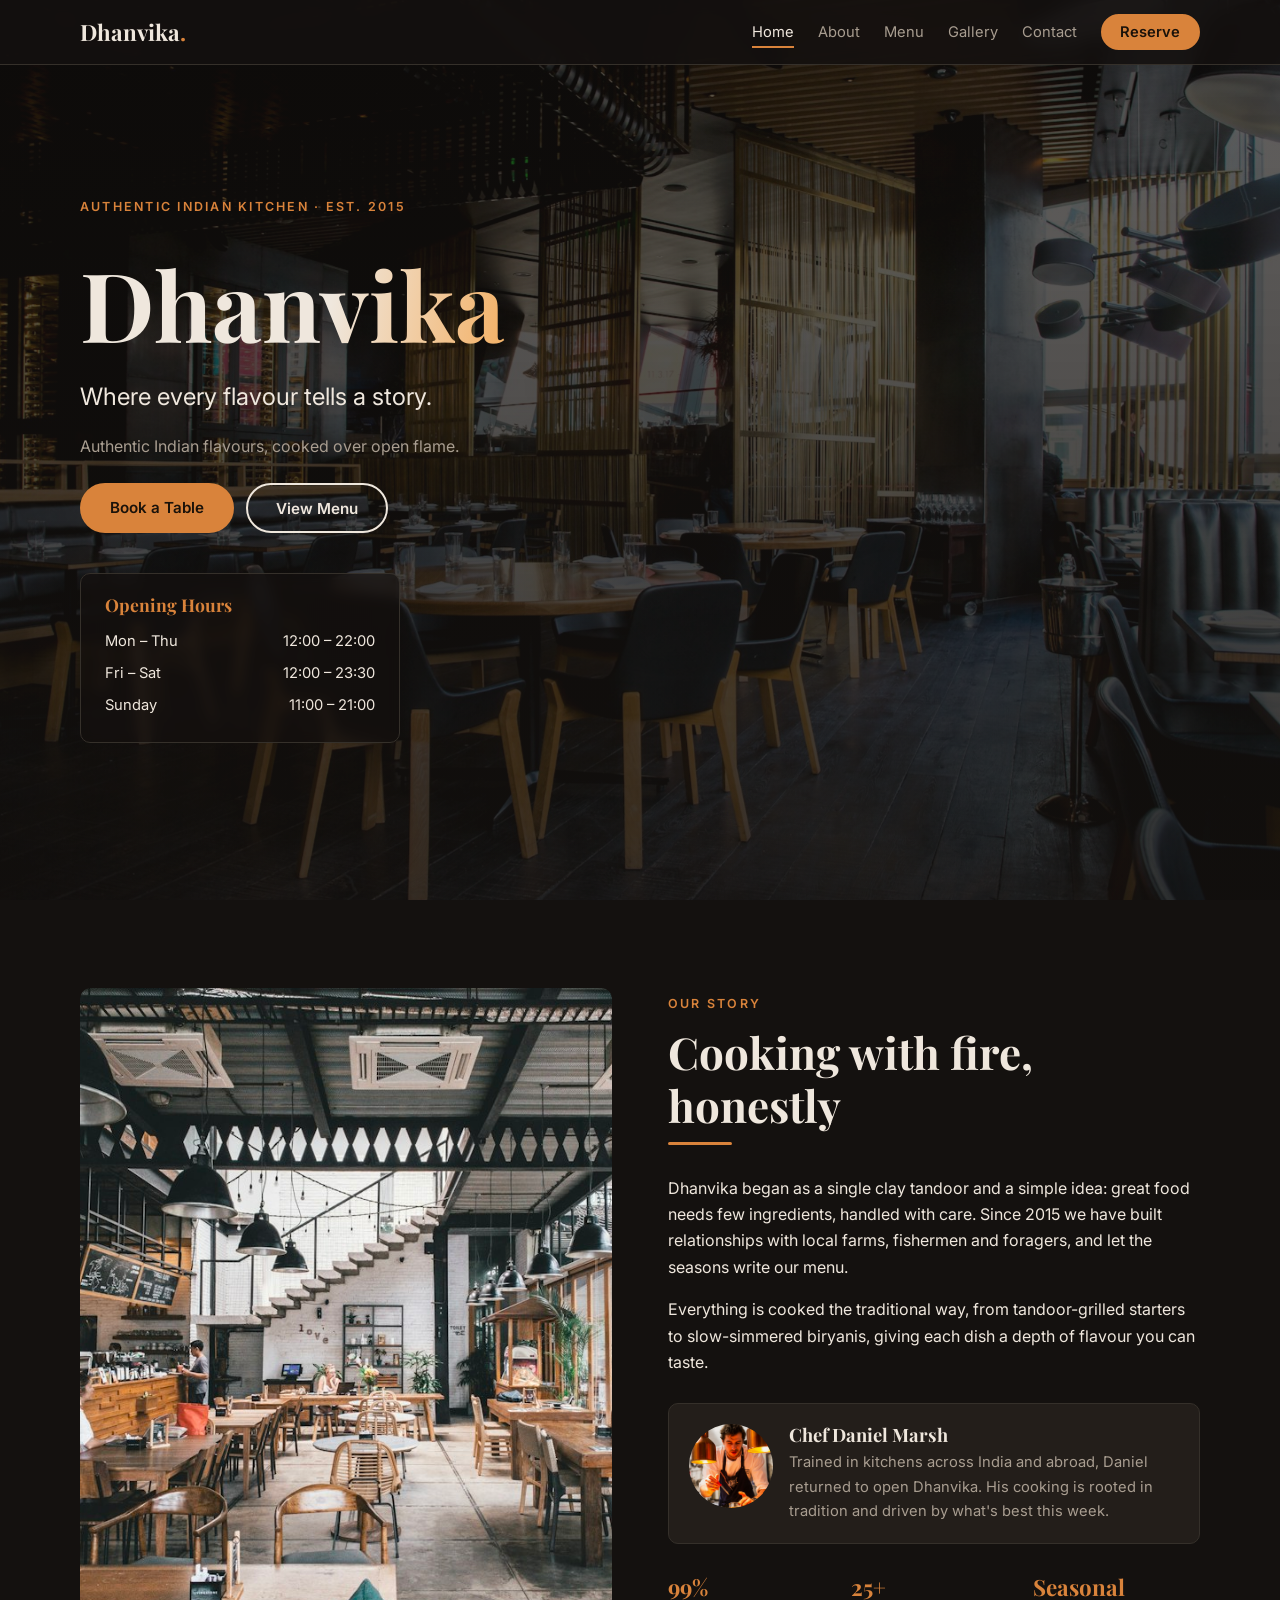
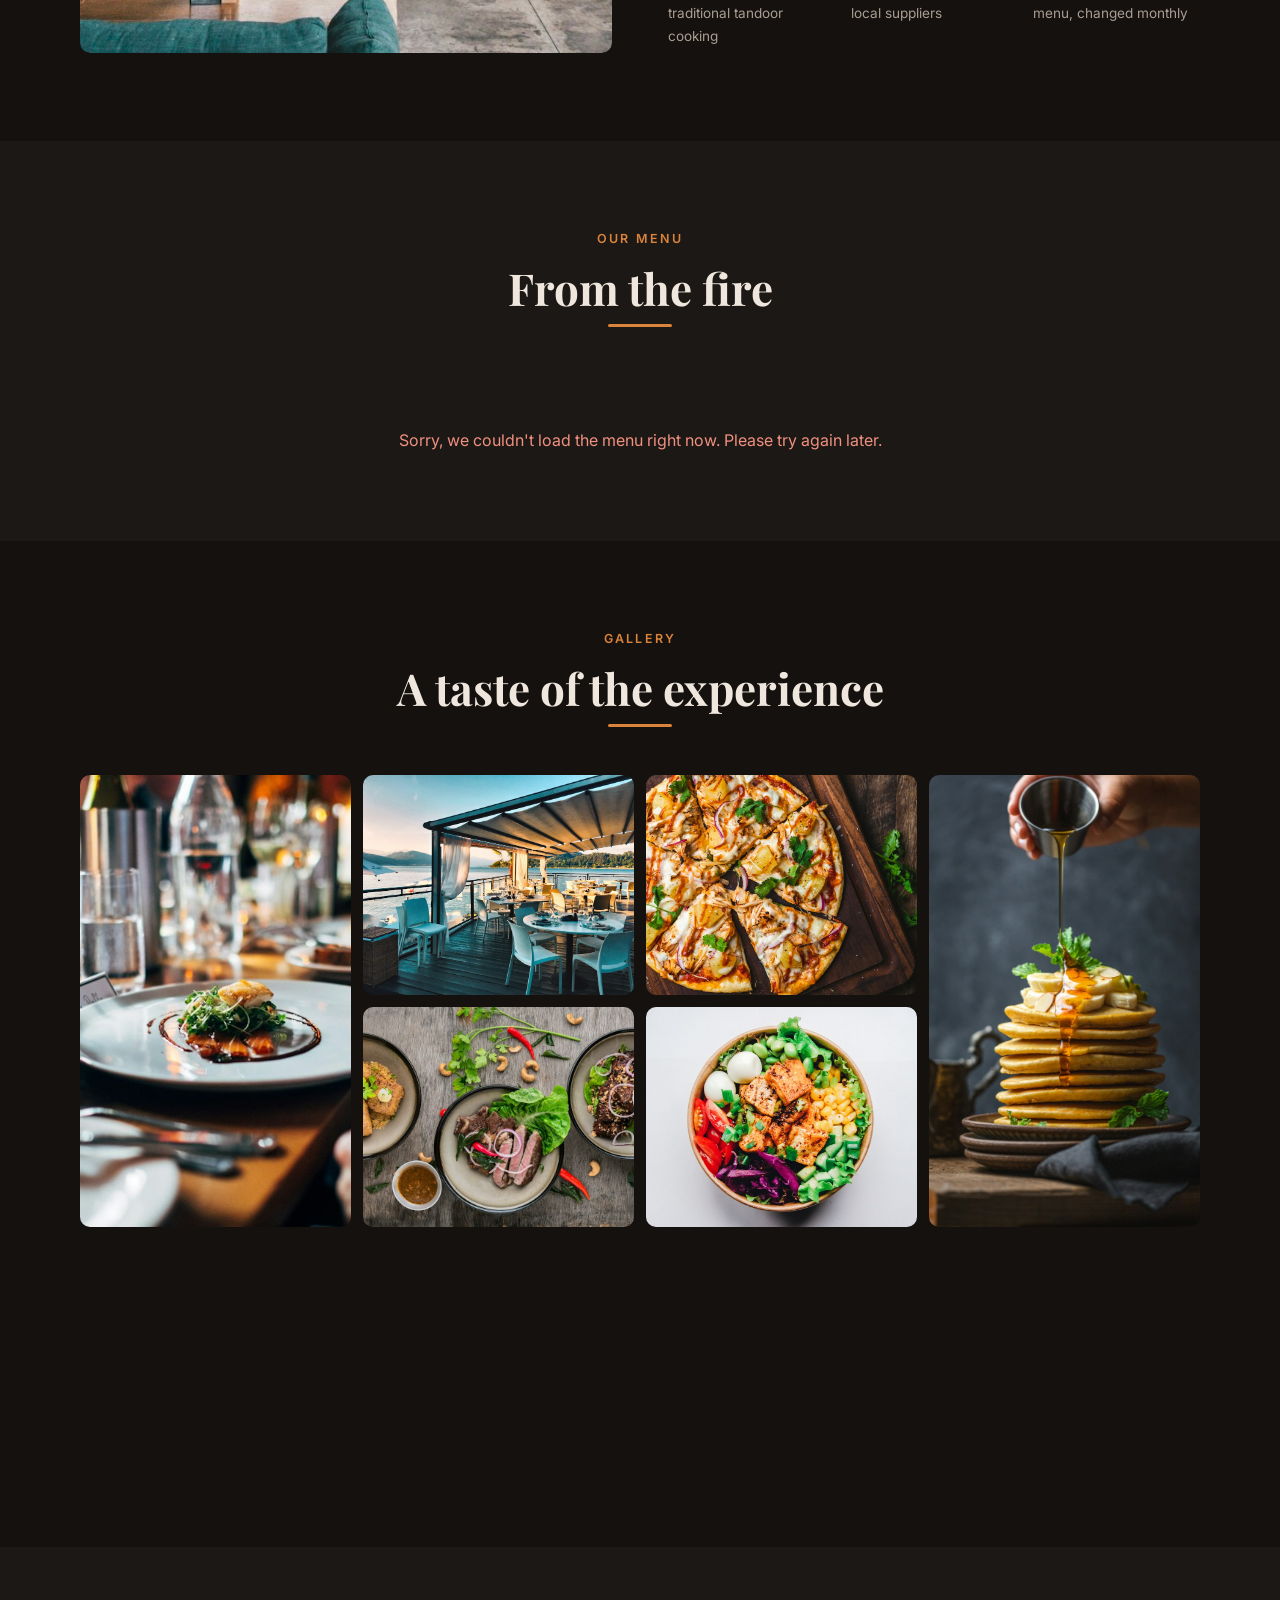
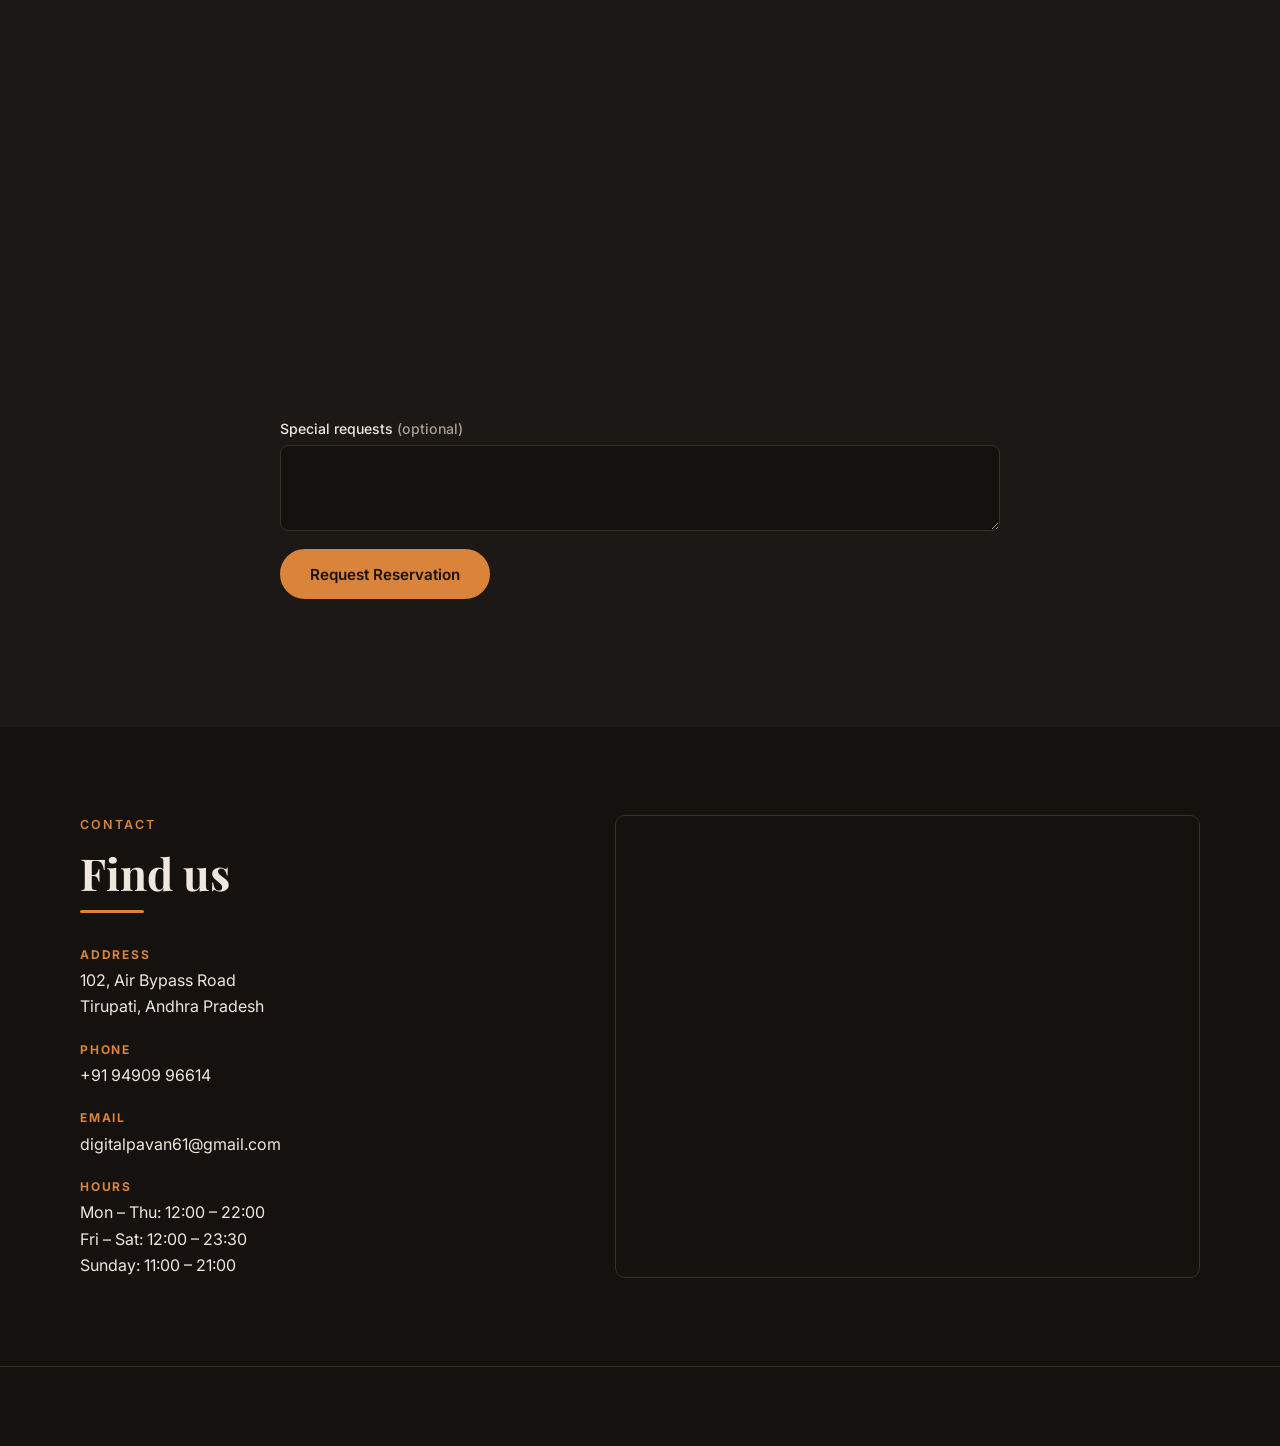
==== index.html @ 3a401c0f "Update contact details and add full veg/non-veg menu - Contact: Tirupati address, phone, email and m" ====
<!DOCTYPE html>
<html lang="en">
<head>
  <meta charset="UTF-8">
  <meta name="viewport" content="width=device-width, initial-scale=1">
  <title>Dhanvika | Where Every Flavour Tells a Story</title>
  <meta name="description" content="Dhanvika: where every flavour tells a story. Seasonal, locally sourced, wood-fired dishes. View our menu and reserve a table.">
  <meta property="og:title" content="Dhanvika | Where Every Flavour Tells a Story">
  <meta property="og:description" content="Where every flavour tells a story. Reserve your table today.">
  <meta property="og:image" content="images/hero.jpg">
  <link rel="preconnect" href="https://fonts.googleapis.com">
  <link rel="preconnect" href="https://fonts.gstatic.com" crossorigin>
  <link href="https://fonts.googleapis.com/css2?family=Inter:wght@400;500;600&family=Playfair+Display:ital,wght@0,500;0,700;1,500&display=swap" rel="stylesheet">
  <link rel="stylesheet" href="css/style.css">
  <script>document.documentElement.classList.add("js")</script>
</head>
<body>
  <div class="scroll-progress" aria-hidden="true"></div>

  <!-- Header -->
  <header class="site-header" id="top">
    <div class="container nav">
      <a href="#home" class="logo">Dhanvika<span>.</span></a>
      <button class="nav-toggle" aria-label="Toggle menu" aria-expanded="false" aria-controls="nav-links">
        <span></span><span></span><span></span>
      </button>
      <nav id="nav-links" class="nav-links">
        <a href="#home">Home</a>
        <a href="#about">About</a>
        <a href="#menu-section">Menu</a>
        <a href="#gallery">Gallery</a>
        <a href="#contact">Contact</a>
        <a href="#reservation" class="btn btn-small">Reserve</a>
      </nav>
    </div>
  </header>

  <main>
    <!-- Home / Hero -->
    <section id="home" class="hero">
      <div class="hero-bg" aria-hidden="true"></div>
      <div class="hero-overlay"></div>
      <div class="embers" aria-hidden="true"></div>
      <div class="container hero-content">
        <p class="eyebrow">Authentic Indian kitchen &middot; Est. 2015</p>
        <h1>Dhanvika</h1>
        <p class="tagline">Where every flavour tells a story.</p>
        <p class="subtagline">Authentic Indian flavours, cooked over open flame.</p>
        <div class="hero-actions">
          <a href="#reservation" class="btn">Book a Table</a>
          <a href="#menu-section" class="btn btn-outline">View Menu</a>
        </div>
        <div class="hours-card" aria-label="Opening hours">
          <h2>Opening Hours</h2>
          <ul class="hours-list">
            <li><span>Mon &ndash; Thu</span><span>12:00 &ndash; 22:00</span></li>
            <li><span>Fri &ndash; Sat</span><span>12:00 &ndash; 23:30</span></li>
            <li><span>Sunday</span><span>11:00 &ndash; 21:00</span></li>
          </ul>
        </div>
      </div>
    </section>

    <!-- About -->
    <section id="about" class="section">
      <div class="container about-grid">
        <div class="about-image">
          <img src="images/about.jpg" alt="The Dhanvika dining room" loading="lazy">
        </div>
        <div>
          <p class="eyebrow">Our Story</p>
          <h2 class="section-title">Cooking with fire, honestly</h2>
          <p>
            Dhanvika began as a single clay tandoor and a simple idea: great food needs
            few ingredients, handled with care. Since 2015 we have built relationships with
            local farms, fishermen and foragers, and let the seasons write our menu.
          </p>
          <p>
            Everything is cooked the traditional way, from tandoor-grilled starters to
            slow-simmered biryanis, giving each dish a depth of flavour you can taste.
          </p>

          <div class="chef">
            <img src="images/chef.jpg" alt="Head Chef Daniel Marsh plating a dish" loading="lazy">
            <div>
              <h3>Chef Daniel Marsh</h3>
              <p class="muted">
                Trained in kitchens across India and abroad, Daniel returned to open Dhanvika.
                His cooking is rooted in tradition and driven by what's best this week.
              </p>
            </div>
          </div>

          <ul class="highlights">
            <li><strong data-count="100" data-suffix="%">100%</strong> traditional tandoor cooking</li>
            <li><strong data-count="25" data-suffix="+">25+</strong> local suppliers</li>
            <li><strong>Seasonal</strong> menu, changed monthly</li>
          </ul>
        </div>
      </div>
    </section>

    <!-- Menu (loaded from Supabase) -->
    <section id="menu-section" class="section section-dark">
      <div class="container">
        <div class="section-head">
          <p class="eyebrow">Our Menu</p>
          <h2 class="section-title">From the fire</h2>
        </div>
        <div id="diet-filters" class="filters diet-filters" aria-label="Veg or non-veg"></div>
        <div id="menu-filters" class="filters" role="tablist" aria-label="Menu categories"></div>
        <div id="menu-status" class="menu-status" role="status" aria-live="polite">Loading menu&hellip;</div>
        <div id="menu" class="menu-grid"></div>
        <p id="menu-note" class="menu-note" hidden></p>
      </div>
    </section>

    <!-- Gallery -->
    <section id="gallery" class="section">
      <div class="container">
        <div class="section-head">
          <p class="eyebrow">Gallery</p>
          <h2 class="section-title">A taste of the experience</h2>
        </div>
        <div class="gallery-grid">
          <button class="gallery-item tall" data-full="images/dish-1.jpg"><img src="images/dish-1.jpg" alt="Plated signature dish" loading="lazy"></button>
          <button class="gallery-item" data-full="images/interior-1.jpg"><img src="images/interior-1.jpg" alt="Terrace dining by the water" loading="lazy"></button>
          <button class="gallery-item" data-full="images/dish-3.jpg"><img src="images/dish-3.jpg" alt="Wood-fired pizza" loading="lazy"></button>
          <button class="gallery-item tall" data-full="images/dish-5.jpg"><img src="images/dish-5.jpg" alt="Honey-drizzled pancake dessert" loading="lazy"></button>
          <button class="gallery-item" data-full="images/dish-2.jpg"><img src="images/dish-2.jpg" alt="Sharing plates of grilled meat and salad" loading="lazy"></button>
          <button class="gallery-item" data-full="images/dish-4.jpg"><img src="images/dish-4.jpg" alt="Fresh seasonal salad bowl" loading="lazy"></button>
          <button class="gallery-item" data-full="images/interior-2.jpg"><img src="images/interior-2.jpg" alt="Chef preparing fresh ingredients" loading="lazy"></button>
          <button class="gallery-item" data-full="images/about.jpg"><img src="images/about.jpg" alt="Our dining room" loading="lazy"></button>
          <button class="gallery-item" data-full="images/dish-6.jpg"><img src="images/dish-6.jpg" alt="Grilled starter with dip" loading="lazy"></button>
          <button class="gallery-item" data-full="images/chef.jpg"><img src="images/chef.jpg" alt="Chef plating a dish" loading="lazy"></button>
        </div>
      </div>
    </section>

    <!-- Reservation -->
    <section id="reservation" class="section section-dark">
      <div class="container narrow">
        <div class="section-head">
          <p class="eyebrow">Reservation</p>
          <h2 class="section-title">Reserve your table</h2>
          <p class="muted">For parties of 9 or more, please call us directly.</p>
        </div>

        <form id="reservation-form" class="form" novalidate>
          <div class="form-row">
            <label>Full name
              <input type="text" name="name" required maxlength="100" autocomplete="name">
            </label>
            <label>Phone
              <input type="tel" name="phone" required maxlength="30" autocomplete="tel">
            </label>
          </div>
          <div class="form-row three">
            <label>Date
              <input type="date" name="date" required>
            </label>
            <label>Time
              <select name="time" required>
                <option value="">Select</option>
                <option>12:00</option><option>12:30</option><option>13:00</option><option>13:30</option>
                <option>14:00</option><option>18:00</option><option>18:30</option><option>19:00</option>
                <option>19:30</option><option>20:00</option><option>20:30</option><option>21:00</option>
              </select>
            </label>
            <label>Guests
              <select name="guests" required>
                <option value="1">1</option><option value="2" selected>2</option><option value="3">3</option>
                <option value="4">4</option><option value="5">5</option><option value="6">6</option>
                <option value="7">7</option><option value="8">8</option>
              </select>
            </label>
          </div>
          <label><span>Special requests <span class="muted">(optional)</span></span>
            <textarea name="notes" rows="3" maxlength="500"></textarea>
          </label>
          <!-- Honeypot: hidden from people, bots tend to fill it -->
          <input type="text" name="website" class="hp" tabindex="-1" autocomplete="off" aria-hidden="true">
          <button type="submit" class="btn" id="reservation-submit">Request Reservation</button>
          <p id="form-message" class="form-message" role="status" aria-live="polite"></p>
        </form>
      </div>
    </section>

    <!-- Contact -->
    <section id="contact" class="section">
      <div class="container contact-grid">
        <div>
          <p class="eyebrow">Contact</p>
          <h2 class="section-title">Find us</h2>
          <ul class="contact-list">
            <li><strong>Address</strong><span>102, Air Bypass Road<br>Tirupati, Andhra Pradesh</span></li>
            <li><strong>Phone</strong><a href="tel:+919490996614">+91 94909 96614</a></li>
            <li><strong>Email</strong><a href="mailto:digitalpavan61@gmail.com">digitalpavan61@gmail.com</a></li>
            <li><strong>Hours</strong>
              <span>
                Mon &ndash; Thu: 12:00 &ndash; 22:00<br>
                Fri &ndash; Sat: 12:00 &ndash; 23:30<br>
                Sunday: 11:00 &ndash; 21:00
              </span>
            </li>
          </ul>
        </div>
        <div class="map">
          <iframe
            title="Dhanvika location on Google Maps"
            src="https://www.google.com/maps?q=102+Air+Bypass+Road+Tirupati+Andhra+Pradesh&amp;output=embed"
            loading="lazy"
            referrerpolicy="no-referrer-when-downgrade"
            allowfullscreen></iframe>
        </div>
      </div>
    </section>
  </main>

  <footer class="site-footer">
    <div class="container footer-inner">
      <p>&copy; <span id="year"></span> Dhanvika. All rights reserved.</p>
      <a href="#top">Back to top &uarr;</a>
    </div>
  </footer>

  <!-- Lightbox -->
  <div id="lightbox" class="lightbox" hidden>
    <button class="lightbox-close" aria-label="Close image">&times;</button>
    <img src="" alt="">
  </div>

  <script src="https://cdn.jsdelivr.net/npm/@supabase/supabase-js@2"></script>
  <script src="js/supabase.js"></script>
  <script src="js/script.js"></script>
</body>
</html>
---- css/style.css ----
:root {
  --bg: #14110f;
  --bg-alt: #1c1815;
  --card: #231e1a;
  --text: #efe7dd;
  --muted: #a89d90;
  --accent: #d9833b;
  --accent-dark: #b9682a;
  --border: #35302a;
  --radius: 10px;
  --font-body: "Inter", system-ui, -apple-system, sans-serif;
  --font-head: "Playfair Display", Georgia, serif;
}

*, *::before, *::after { box-sizing: border-box; }
html { scroll-behavior: smooth; scroll-padding-top: 72px; }
body {
  margin: 0;
  font-family: var(--font-body);
  background: var(--bg);
  color: var(--text);
  line-height: 1.65;
}
img { max-width: 100%; display: block; }
a { color: inherit; }
h1, h2, h3 { font-family: var(--font-head); line-height: 1.2; margin: 0 0 .5em; }
p { margin: 0 0 1em; }

.container { width: min(1120px, 100% - 2rem); margin-inline: auto; }
.narrow { width: min(720px, 100% - 2rem); }
.muted { color: var(--muted); }

/* Buttons */
.btn {
  display: inline-block;
  padding: .85rem 1.75rem;
  background: var(--accent);
  color: #1a120a;
  font: 600 .95rem var(--font-body);
  text-decoration: none;
  border: 2px solid var(--accent);
  border-radius: 999px;
  cursor: pointer;
  transition: background .2s, color .2s, transform .2s;
}
.btn:hover { background: var(--accent-dark); border-color: var(--accent-dark); transform: translateY(-1px); }
.btn:disabled { opacity: .6; cursor: wait; transform: none; }
.btn-outline { background: transparent; color: var(--text); border-color: var(--text); }
.btn-outline:hover { background: var(--text); color: var(--bg); border-color: var(--text); }
.btn-small { padding: .45rem 1.1rem; font-size: .85rem; }

/* Header */
.site-header {
  position: fixed; inset: 0 0 auto 0; z-index: 50;
  background: rgba(20, 17, 15, .88);
  backdrop-filter: blur(8px);
  border-bottom: 1px solid var(--border);
}
.nav { display: flex; align-items: center; justify-content: space-between; height: 64px; }
.logo { font: 700 1.4rem var(--font-head); text-decoration: none; }
.logo span { color: var(--accent); }
.nav-links { display: flex; align-items: center; gap: 1.5rem; }
.nav-links a { text-decoration: none; font-size: .92rem; color: var(--muted); transition: color .2s; }
.nav-links a:hover { color: var(--text); }
.nav-links .btn { color: #1a120a; }
.nav-toggle { display: none; background: none; border: 0; padding: .5rem; cursor: pointer; }
.nav-toggle span { display: block; width: 24px; height: 2px; margin: 5px 0; background: var(--text); transition: transform .2s, opacity .2s; }
.nav-toggle[aria-expanded="true"] span:nth-child(1) { transform: translateY(7px) rotate(45deg); }
.nav-toggle[aria-expanded="true"] span:nth-child(2) { opacity: 0; }
.nav-toggle[aria-expanded="true"] span:nth-child(3) { transform: translateY(-7px) rotate(-45deg); }

/* Hero */
.hero {
  position: relative;
  min-height: 100svh;
  display: flex; align-items: center;
  padding: 100px 0 60px;
  overflow: hidden;
  isolation: isolate;
}
.hero-bg {
  position: absolute; inset: -4%; z-index: -2;
  background: url("../images/hero.jpg") center / cover no-repeat;
  animation: kenburns 24s ease-in-out infinite alternate;
  will-change: transform;
}
.hero-overlay { position: absolute; inset: 0; z-index: -1; background: linear-gradient(180deg, rgba(20,17,15,.65), rgba(20,17,15,.85)); }
.hero-content { position: relative; display: grid; gap: 1rem; justify-items: start; }
.eyebrow { text-transform: uppercase; letter-spacing: .18em; font-size: .78rem; font-weight: 600; color: var(--accent); margin-bottom: .75rem; }
.hero h1 { font-size: clamp(3rem, 9vw, 6rem); margin: 0; }
.tagline { font-size: clamp(1.1rem, 2.5vw, 1.5rem); color: var(--text); max-width: 32ch; margin: 0; }
.subtagline { margin: 0; color: var(--muted); font-size: 1rem; }
.hero-actions { display: flex; flex-wrap: wrap; gap: .75rem; margin-top: .5rem; }
.hours-card {
  margin-top: 1.5rem;
  padding: 1.25rem 1.5rem;
  background: rgba(20,17,15,.7);
  border: 1px solid var(--border);
  border-radius: var(--radius);
  backdrop-filter: blur(6px);
  min-width: min(100%, 320px);
}
.hours-card h2 { font-size: 1.1rem; color: var(--accent); margin-bottom: .6rem; }
.hours-list { list-style: none; margin: 0; padding: 0; }
.hours-list li { display: flex; justify-content: space-between; gap: 2rem; padding: .25rem 0; font-size: .92rem; }

/* Sections */
.section { padding: 5.5rem 0; }
.section-dark { background: var(--bg-alt); }
.section-head { text-align: center; margin-bottom: 2.5rem; }
.section-title { font-size: clamp(1.9rem, 4vw, 2.75rem); }

/* About */
.about-grid { display: grid; grid-template-columns: 1fr 1fr; gap: 3.5rem; align-items: center; }
.about-image img { width: 100%; aspect-ratio: 4 / 5; object-fit: cover; border-radius: var(--radius); }
.chef { display: flex; gap: 1rem; align-items: flex-start; margin: 1.75rem 0; padding: 1.25rem; background: var(--card); border: 1px solid var(--border); border-radius: var(--radius); }
.chef img { width: 84px; height: 84px; border-radius: 50%; object-fit: cover; flex-shrink: 0; }
.chef h3 { font-size: 1.15rem; margin-bottom: .25rem; }
.chef p { margin: 0; font-size: .92rem; }
.highlights { list-style: none; padding: 0; margin: 0; display: grid; grid-template-columns: repeat(3, 1fr); gap: 1rem; }
.highlights li { font-size: .85rem; color: var(--muted); }
.highlights strong { display: block; font: 700 1.4rem var(--font-head); color: var(--accent); }

/* Menu */
.filters[hidden] { display: none; }
.filters { display: flex; flex-wrap: wrap; justify-content: center; gap: .5rem; margin-bottom: 2.25rem; }
.filter-btn {
  padding: .5rem 1.2rem; font: 500 .88rem var(--font-body);
  color: var(--muted); background: transparent;
  border: 1px solid var(--border); border-radius: 999px; cursor: pointer;
  transition: all .2s;
}
.filter-btn:hover { color: var(--text); border-color: var(--muted); }
.filter-btn.active { background: var(--accent); border-color: var(--accent); color: #1a120a; }
.diet-filters { margin-bottom: 1rem; }
.diet-filters .filter-btn { display: inline-flex; align-items: center; gap: .45rem; }
.diet-mark { flex: none; display: inline-grid; place-items: center; width: 14px; height: 14px; border: 1.5px solid currentColor; border-radius: 2px; }
.diet-mark::after { content: ""; width: 6px; height: 6px; border-radius: 50%; background: currentColor; }
.diet-mark.veg { color: #3fa34d; }
.diet-mark.nonveg { color: #d6453d; }
.menu-card-top h3 { display: flex; align-items: center; gap: .5rem; }
.menu-status { text-align: center; color: var(--muted); }
.menu-status:empty, .menu-status[hidden] { display: none; }
.menu-status.error { color: #f0907f; }
.menu-grid { display: grid; grid-template-columns: repeat(auto-fill, minmax(300px, 1fr)); gap: 1.5rem; }
.menu-card { display: flex; flex-direction: column; background: var(--card); border: 1px solid var(--border); border-radius: var(--radius); overflow: hidden; transition: transform .2s, border-color .2s; }
.menu-card:hover { transform: translateY(-3px); border-color: var(--accent); }
.menu-card img { width: 100%; aspect-ratio: 16 / 10; object-fit: cover; background: var(--border); }
.menu-card-placeholder { display: grid; place-items: center; aspect-ratio: 16 / 10; font: 700 3.5rem var(--font-head); color: var(--accent); background: radial-gradient(circle at 30% 20%, #3a2a1c, var(--bg-alt) 70%); }
.menu-card-body { padding: 1.1rem 1.25rem 1.35rem; display: flex; flex-direction: column; flex: 1; }
.menu-card-top { display: flex; justify-content: space-between; align-items: baseline; gap: 1rem; }
.menu-card h3 { font-size: 1.15rem; margin: 0; }
.price { font-weight: 600; color: var(--accent); white-space: nowrap; }
.menu-card p { margin: .5rem 0 0; font-size: .9rem; color: var(--muted); }
.badge { display: inline-block; align-self: flex-start; margin-bottom: .6rem; padding: .1rem .6rem; font-size: .7rem; font-weight: 600; letter-spacing: .05em; text-transform: uppercase; color: var(--accent); border: 1px solid var(--accent); border-radius: 999px; }
.menu-note { text-align: center; margin-top: 2rem; font-size: .85rem; color: var(--muted); }

/* Gallery */
.gallery-grid { display: grid; grid-template-columns: repeat(4, 1fr); grid-auto-rows: 220px; grid-auto-flow: dense; gap: .75rem; }
.gallery-item { padding: 0; border: 0; background: var(--card); border-radius: var(--radius); overflow: hidden; cursor: zoom-in; }
.gallery-item.tall { grid-row: span 2; }
.gallery-item img { width: 100%; height: 100%; object-fit: cover; transition: transform .4s; }
.gallery-item:hover img { transform: scale(1.06); }
.lightbox { position: fixed; inset: 0; z-index: 100; display: flex; align-items: center; justify-content: center; padding: 2rem; background: rgba(0,0,0,.9); }
.lightbox[hidden] { display: none; }
.lightbox img { max-height: 90vh; max-width: 100%; border-radius: var(--radius); }
.lightbox-close { position: absolute; top: .75rem; right: 1.25rem; font-size: 2.5rem; line-height: 1; color: #fff; background: none; border: 0; cursor: pointer; }

/* Form */
.form { display: grid; gap: 1.1rem; }
.form label { display: grid; gap: .35rem; font-size: .88rem; font-weight: 500; }
.form input, .form select, .form textarea {
  width: 100%; padding: .75rem .9rem;
  font: 400 1rem var(--font-body); color: var(--text);
  background: var(--bg); border: 1px solid var(--border); border-radius: 8px;
}
.form input:focus, .form select:focus, .form textarea:focus { outline: 2px solid var(--accent); outline-offset: 1px; border-color: transparent; }
.form input[aria-invalid="true"], .form select[aria-invalid="true"] { border-color: #f0907f; }
.form-row { display: grid; grid-template-columns: 1fr 1fr; gap: 1.1rem; }
.form-row.three { grid-template-columns: repeat(3, 1fr); }
.form .btn { justify-self: start; }
.hp { position: absolute; left: -9999px; width: 1px; height: 1px; opacity: 0; }
.form-message { margin: 0; font-size: .92rem; min-height: 1.5em; }
.form-message.success { color: #8fd19e; }
.form-message.error { color: #f0907f; }

/* Contact */
.contact-grid { display: grid; grid-template-columns: 1fr 1.2fr; gap: 3rem; align-items: stretch; }
.contact-list { list-style: none; padding: 0; margin: 1.5rem 0 0; display: grid; gap: 1.25rem; }
.contact-list li { display: grid; gap: .15rem; }
.contact-list strong { font-size: .75rem; letter-spacing: .15em; text-transform: uppercase; color: var(--accent); }
.contact-list a { text-decoration: none; }
.contact-list a:hover { color: var(--accent); }
.map { min-height: 360px; border-radius: var(--radius); overflow: hidden; border: 1px solid var(--border); }
.map iframe { width: 100%; height: 100%; min-height: 360px; border: 0; filter: grayscale(.4) invert(.9) hue-rotate(180deg) contrast(.9); }

/* Footer */
.site-footer { padding: 1.75rem 0; border-top: 1px solid var(--border); font-size: .85rem; color: var(--muted); }
.footer-inner { display: flex; justify-content: space-between; gap: 1rem; flex-wrap: wrap; }
.footer-inner p { margin: 0; }
.footer-inner a { text-decoration: none; }

/* Responsive */
@media (max-width: 900px) {
  .about-grid, .contact-grid { grid-template-columns: 1fr; gap: 2rem; }
  .gallery-grid { grid-template-columns: repeat(2, 1fr); }
}
@media (max-width: 760px) {
  .nav-toggle { display: block; }
  .nav-links {
    position: absolute; top: 64px; left: 0; right: 0;
    flex-direction: column; align-items: stretch; gap: 0;
    background: var(--bg); border-bottom: 1px solid var(--border);
    max-height: 0; overflow: hidden; visibility: hidden;
    transition: max-height .3s, visibility .3s;
  }
  .nav-links.open { max-height: 420px; visibility: visible; }
  .nav-links a { padding: .9rem 1.5rem; }
  .nav-links .btn { margin: .5rem 1.5rem 1rem; text-align: center; }
  .section { padding: 4rem 0; }
}
@media (max-width: 560px) {
  .form-row, .form-row.three { grid-template-columns: 1fr; }
  .gallery-grid { grid-auto-rows: 170px; }
  .highlights { grid-template-columns: 1fr; }
}
@media (prefers-reduced-motion: reduce) {
  html { scroll-behavior: auto; }
  * { transition: none !important; }
}

/* =========================================================
   Motion
   ========================================================= */
@keyframes kenburns   { from { transform: scale(1) translate3d(0,0,0); } to { transform: scale(1.12) translate3d(-1.5%, -1%, 0); } }
@keyframes fadeUp     { from { opacity: 0; transform: translateY(32px); } to { opacity: 1; transform: none; } }
@keyframes fadeLeft   { from { opacity: 0; transform: translateX(-48px); } to { opacity: 1; transform: none; } }
@keyframes fadeRight  { from { opacity: 0; transform: translateX(48px); } to { opacity: 1; transform: none; } }
@keyframes zoomIn     { from { opacity: 0; transform: scale(.86); } to { opacity: 1; transform: none; } }
@keyframes dropIn     { from { opacity: 0; transform: translateY(-100%); } to { opacity: 1; transform: none; } }
@keyframes revealText { from { opacity: 0; transform: translateY(60px); letter-spacing: .25em; filter: blur(8px); } to { opacity: 1; transform: none; letter-spacing: normal; filter: none; } }
@keyframes pulseRing  { 0% { box-shadow: 0 0 0 0 rgba(217,131,59,.55); } 70%,100% { box-shadow: 0 0 0 14px rgba(217,131,59,0); } }
@keyframes floatY     { 0%,100% { transform: translateY(0); } 50% { transform: translateY(-7px); } }
@keyframes rise       { 0% { transform: translate3d(0,0,0) scale(1); opacity: 0; } 15% { opacity: .9; } 100% { transform: translate3d(var(--dx), -105vh, 0) scale(.3); opacity: 0; } }
@keyframes shimmer    { from { background-position: 200% 0; } to { background-position: -200% 0; } }
@keyframes pop        { 0% { transform: scale(.9); opacity: 0; } 60% { transform: scale(1.04); } 100% { transform: scale(1); opacity: 1; } }
@keyframes drawLine   { from { transform: scaleX(0); } to { transform: scaleX(1); } }
@keyframes bounceArrow{ 0%,100% { transform: translateY(0); } 50% { transform: translateY(6px); } }

/* Scroll progress bar + header */
.scroll-progress { position: fixed; top: 0; left: 0; z-index: 60; height: 3px; width: 100%; background: linear-gradient(90deg, var(--accent), #f3b36b); transform: scaleX(0); transform-origin: 0 50%; }
.site-header { animation: dropIn .8s cubic-bezier(.2,.8,.2,1) both; transition: background .3s, box-shadow .3s; }
.site-header.scrolled { background: rgba(20,17,15,.96); box-shadow: 0 6px 24px rgba(0,0,0,.4); }
.logo { transition: letter-spacing .3s; }
.logo:hover { letter-spacing: .04em; }
.logo span { display: inline-block; animation: pulseDot 2.4s ease-in-out infinite; }
@keyframes pulseDot { 0%,100% { transform: scale(1); } 50% { transform: scale(1.5); } }

/* Nav link underline */
.nav-links a:not(.btn) { position: relative; }
.nav-links a:not(.btn)::after { content: ""; position: absolute; left: 0; right: 0; bottom: -4px; height: 2px; background: var(--accent); transform: scaleX(0); transform-origin: 0 50%; transition: transform .3s; }
.nav-links a:not(.btn):hover::after, .nav-links a.active::after { transform: scaleX(1); }
.nav-links a.active { color: var(--text); }

/* Hero entrance (plays on load) */
.hero-content > * { animation: fadeUp .9s cubic-bezier(.2,.8,.2,1) both; }
.hero-content > .eyebrow    { animation-delay: .3s; }
.hero-content > h1          { animation-name: revealText; animation-duration: 1.4s; animation-delay: .5s; }
.hero-content > .tagline    { animation-delay: 1.0s; }
.hero-content > .subtagline { animation-delay: 1.2s; }
.hero-content > .hero-actions { animation-delay: 1.4s; }
.hero-content > .hours-card { animation-delay: 1.6s; }
.hero h1 { background: linear-gradient(100deg, var(--text) 30%, #f3b36b 50%, var(--text) 70%); background-size: 200% 100%; -webkit-background-clip: text; background-clip: text; -webkit-text-fill-color: transparent; }
.hero h1 { animation: revealText 1.4s .5s cubic-bezier(.2,.8,.2,1) both, shimmer 7s 2s linear infinite; }
.hero .btn:first-child { animation: pulseRing 2.4s 2.2s infinite; }

/* Rising embers in the hero */
.embers { position: absolute; inset: 0; z-index: -1; overflow: hidden; pointer-events: none; }
.embers i { position: absolute; bottom: -12px; left: var(--x); width: var(--s); height: var(--s); border-radius: 50%; background: radial-gradient(circle, #ffd29a, var(--accent) 60%, transparent 70%); animation: rise var(--t) var(--d) linear infinite; opacity: 0; }

/* Button shine + press */
.btn { position: relative; overflow: hidden; }
.btn::after { content: ""; position: absolute; top: 0; left: -75%; width: 50%; height: 100%; background: linear-gradient(120deg, transparent, rgba(255,255,255,.45), transparent); transform: skewX(-20deg); transition: left .6s; }
.btn:hover::after { left: 130%; }
.btn:active { transform: scale(.96); }

/* Scroll reveal: hidden until the observer adds .in */
.js .reveal:not(.in) { opacity: 0; }
.reveal.in { animation: fadeUp .8s cubic-bezier(.2,.8,.2,1) var(--d, 0s) backwards; }
.reveal[data-r="left"].in  { animation-name: fadeLeft; }
.reveal[data-r="right"].in { animation-name: fadeRight; }
.reveal[data-r="zoom"].in  { animation-name: zoomIn; }

/* Section titles get an accent line that draws in */
.section-title { position: relative; padding-bottom: .5rem; }
.section-title::after { content: ""; display: block; width: 64px; height: 3px; margin-top: .6rem; background: var(--accent); border-radius: 2px; transform: scaleX(0); transform-origin: 0 50%; }
.section-head .section-title::after { margin-inline: auto; transform-origin: 50% 50%; }
.section-title.in::after { animation: drawLine .8s .35s cubic-bezier(.2,.8,.2,1) forwards; }

/* Hover motion on cards, images and details */
.about-image { overflow: hidden; border-radius: var(--radius); }
.about-image img { transition: transform .8s; }
.about-image:hover img { transform: scale(1.05); }
.chef img { animation: pulseRing 3s infinite; }
.chef { transition: transform .3s, border-color .3s; }
.chef:hover { transform: translateX(6px); border-color: var(--accent); }
.highlights li { transition: transform .3s; }
.highlights li:hover { transform: translateY(-4px); }
.hours-card { transition: transform .3s, border-color .3s; }
.hours-card:hover { transform: translateY(-4px); border-color: var(--accent); }
.hours-list li { transition: color .2s, padding-left .2s; }
.hours-list li:hover { color: var(--accent); padding-left: .4rem; }
.menu-card img { transition: transform .6s; }
.menu-card { overflow: hidden; }
.menu-card:hover img { transform: scale(1.08); }
.menu-card .badge { animation: floatY 2.8s ease-in-out infinite; }
.filter-btn { transition: all .25s, transform .2s; }
.filter-btn:hover { transform: translateY(-2px); }
.gallery-item { transition: transform .3s, box-shadow .3s; }
.gallery-item:hover { transform: translateY(-4px); box-shadow: 0 14px 30px rgba(0,0,0,.45); z-index: 1; }
.contact-list li { transition: transform .25s; }
.contact-list li:hover { transform: translateX(6px); }
.form input, .form select, .form textarea { transition: border-color .25s, box-shadow .25s, transform .25s; }
.form input:focus, .form select:focus, .form textarea:focus { transform: translateY(-2px); box-shadow: 0 8px 20px rgba(217,131,59,.15); }
.form-message.success, .form-message.error { animation: pop .5s both; }
.menu-status { animation: floatY 1.6s ease-in-out infinite; }
.menu-status.error { animation: none; }
.footer-inner a { display: inline-block; transition: transform .25s, color .25s; }
.footer-inner a:hover { transform: translateY(-3px); color: var(--accent); }
.lightbox:not([hidden]) { animation: fadeIn .3s both; }
.lightbox:not([hidden]) img { animation: zoomIn .4s cubic-bezier(.2,.8,.2,1) both; }
@keyframes fadeIn { from { opacity: 0; } to { opacity: 1; } }

/* Respect the user's motion settings */
@media (prefers-reduced-motion: reduce) {
  *, *::before, *::after { animation: none !important; transition: none !important; }
  .js .reveal:not(.in) { opacity: 1; }
  .scroll-progress { display: none; }
  .section-title::after { transform: none; }
}
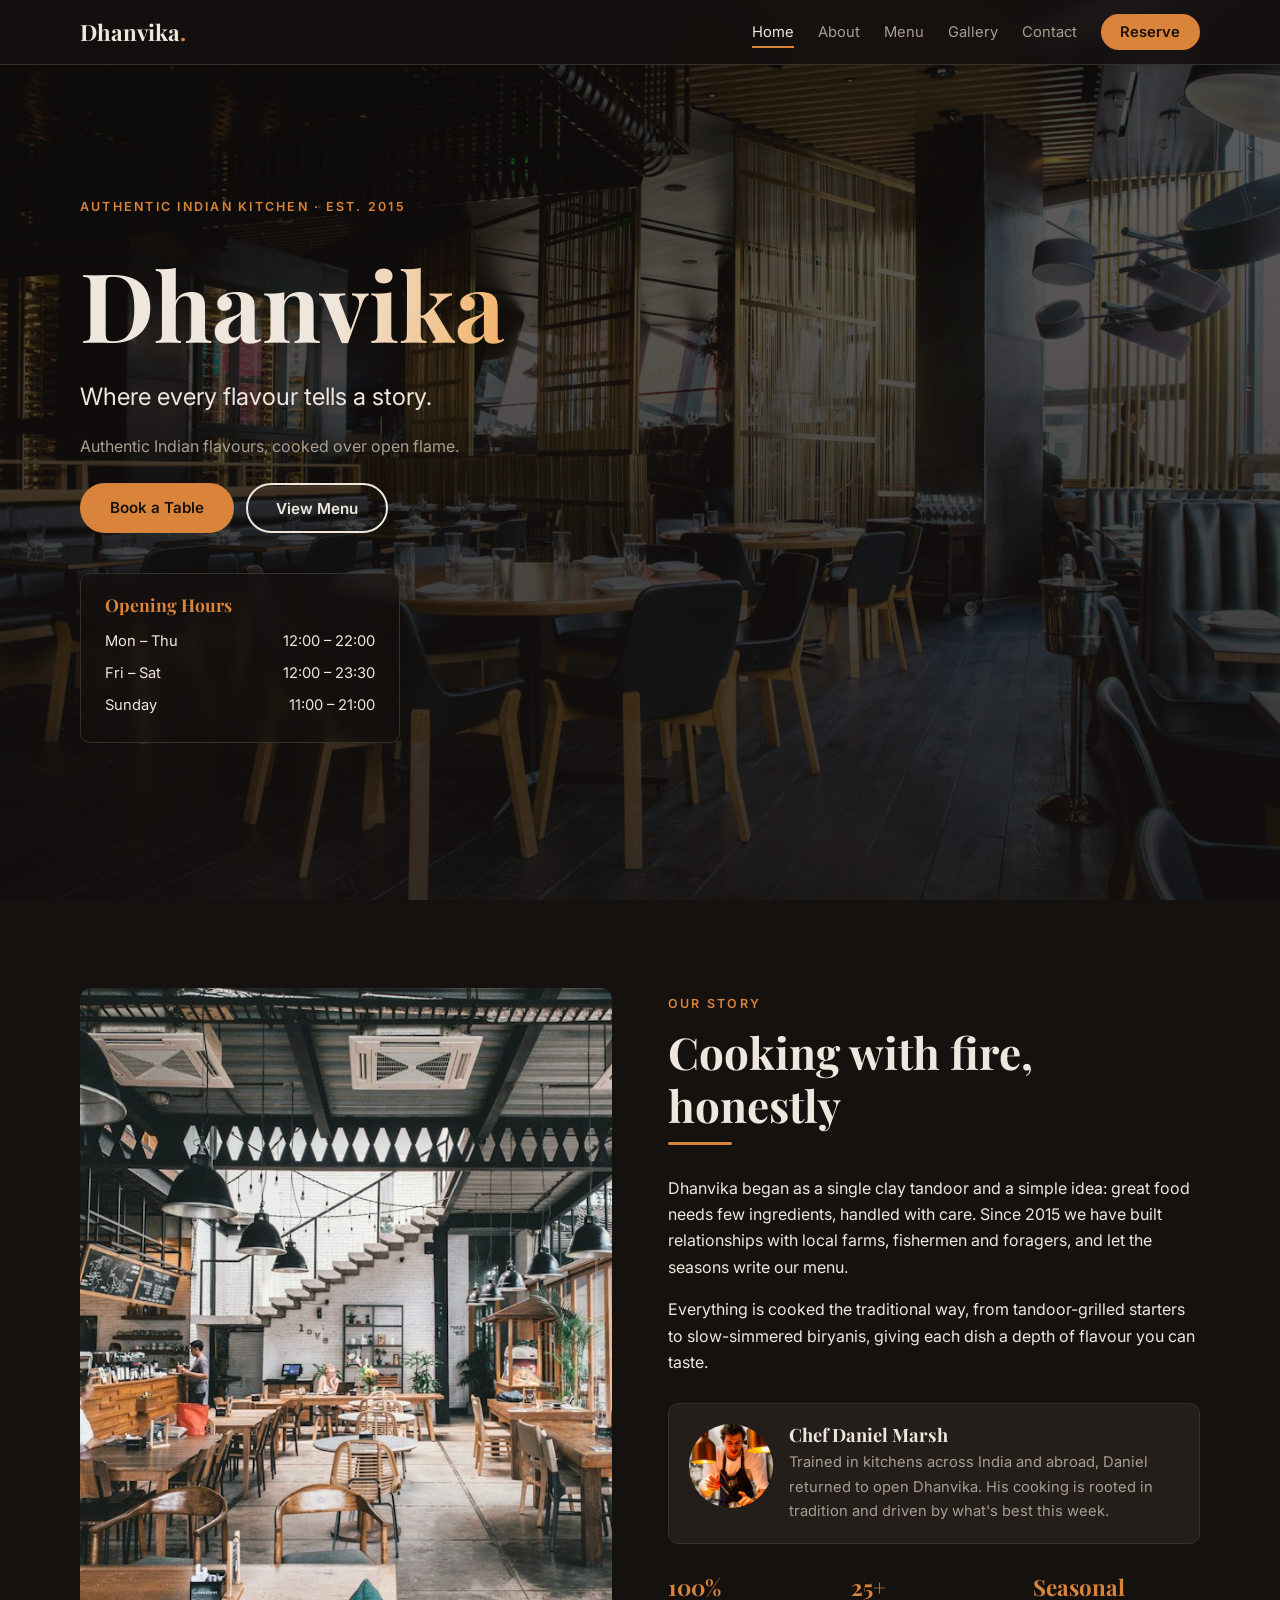
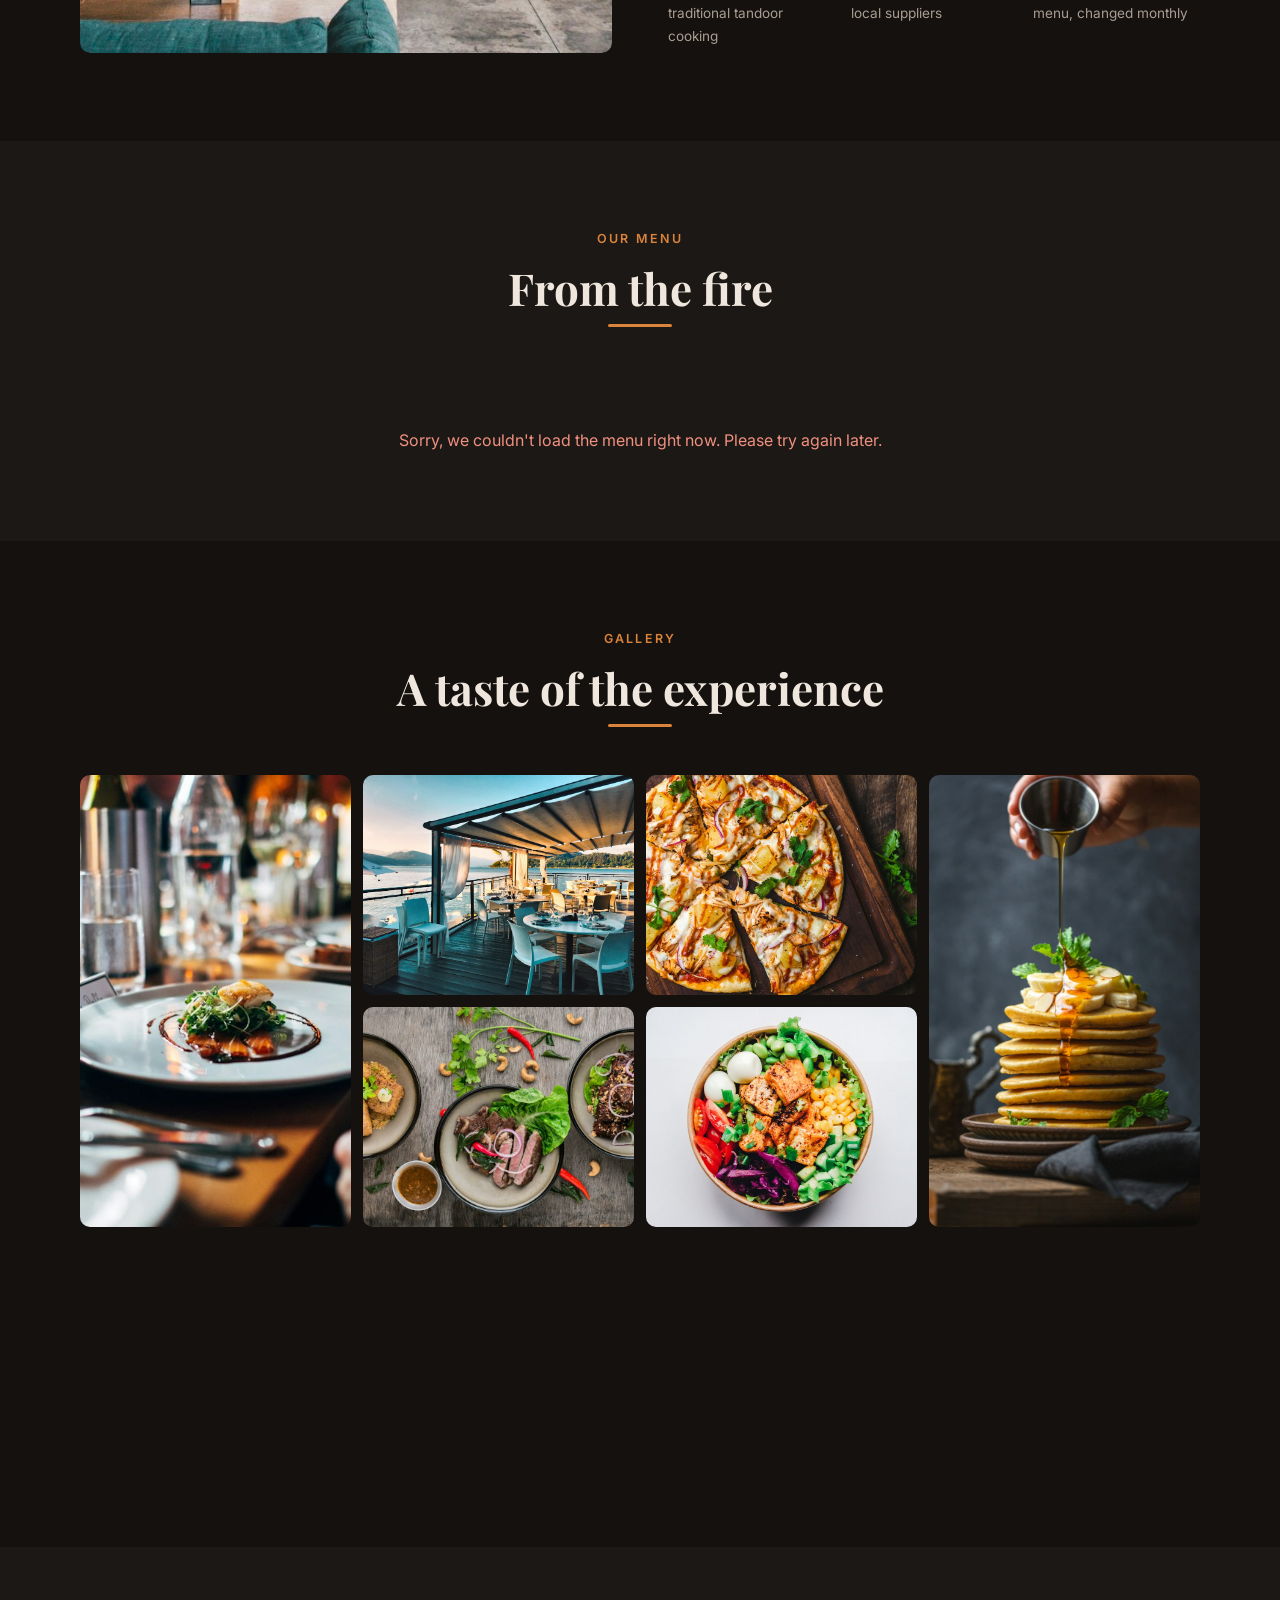
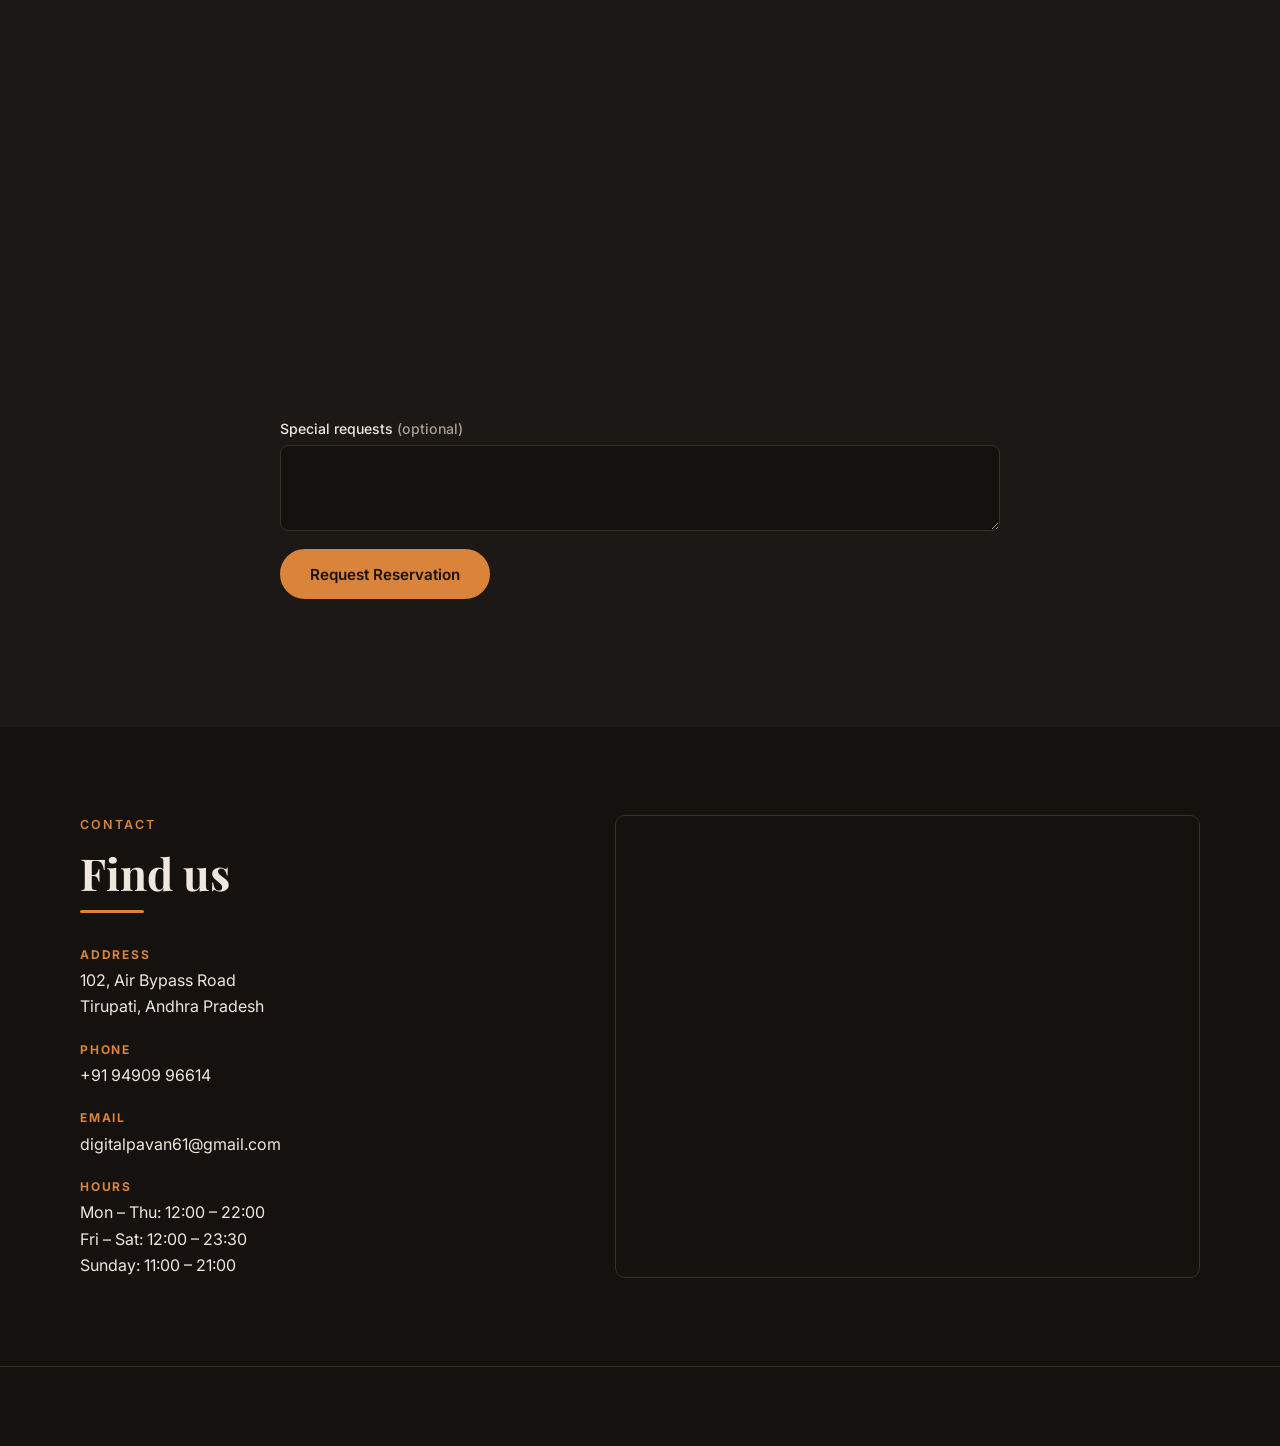
==== commit 5e74d279: "Add owner login and admin page for menu and bookings - admin.html: sign in, add/edit/hide/delete dis" ====
--- a/index.html
+++ b/index.html
@@ -220,6 +220,7 @@
   <footer class="site-footer">
     <div class="container footer-inner">
       <p>&copy; <span id="year"></span> Dhanvika. All rights reserved.</p>
+      <a href="admin.html">Owner login</a>
       <a href="#top">Back to top &uarr;</a>
     </div>
   </footer>
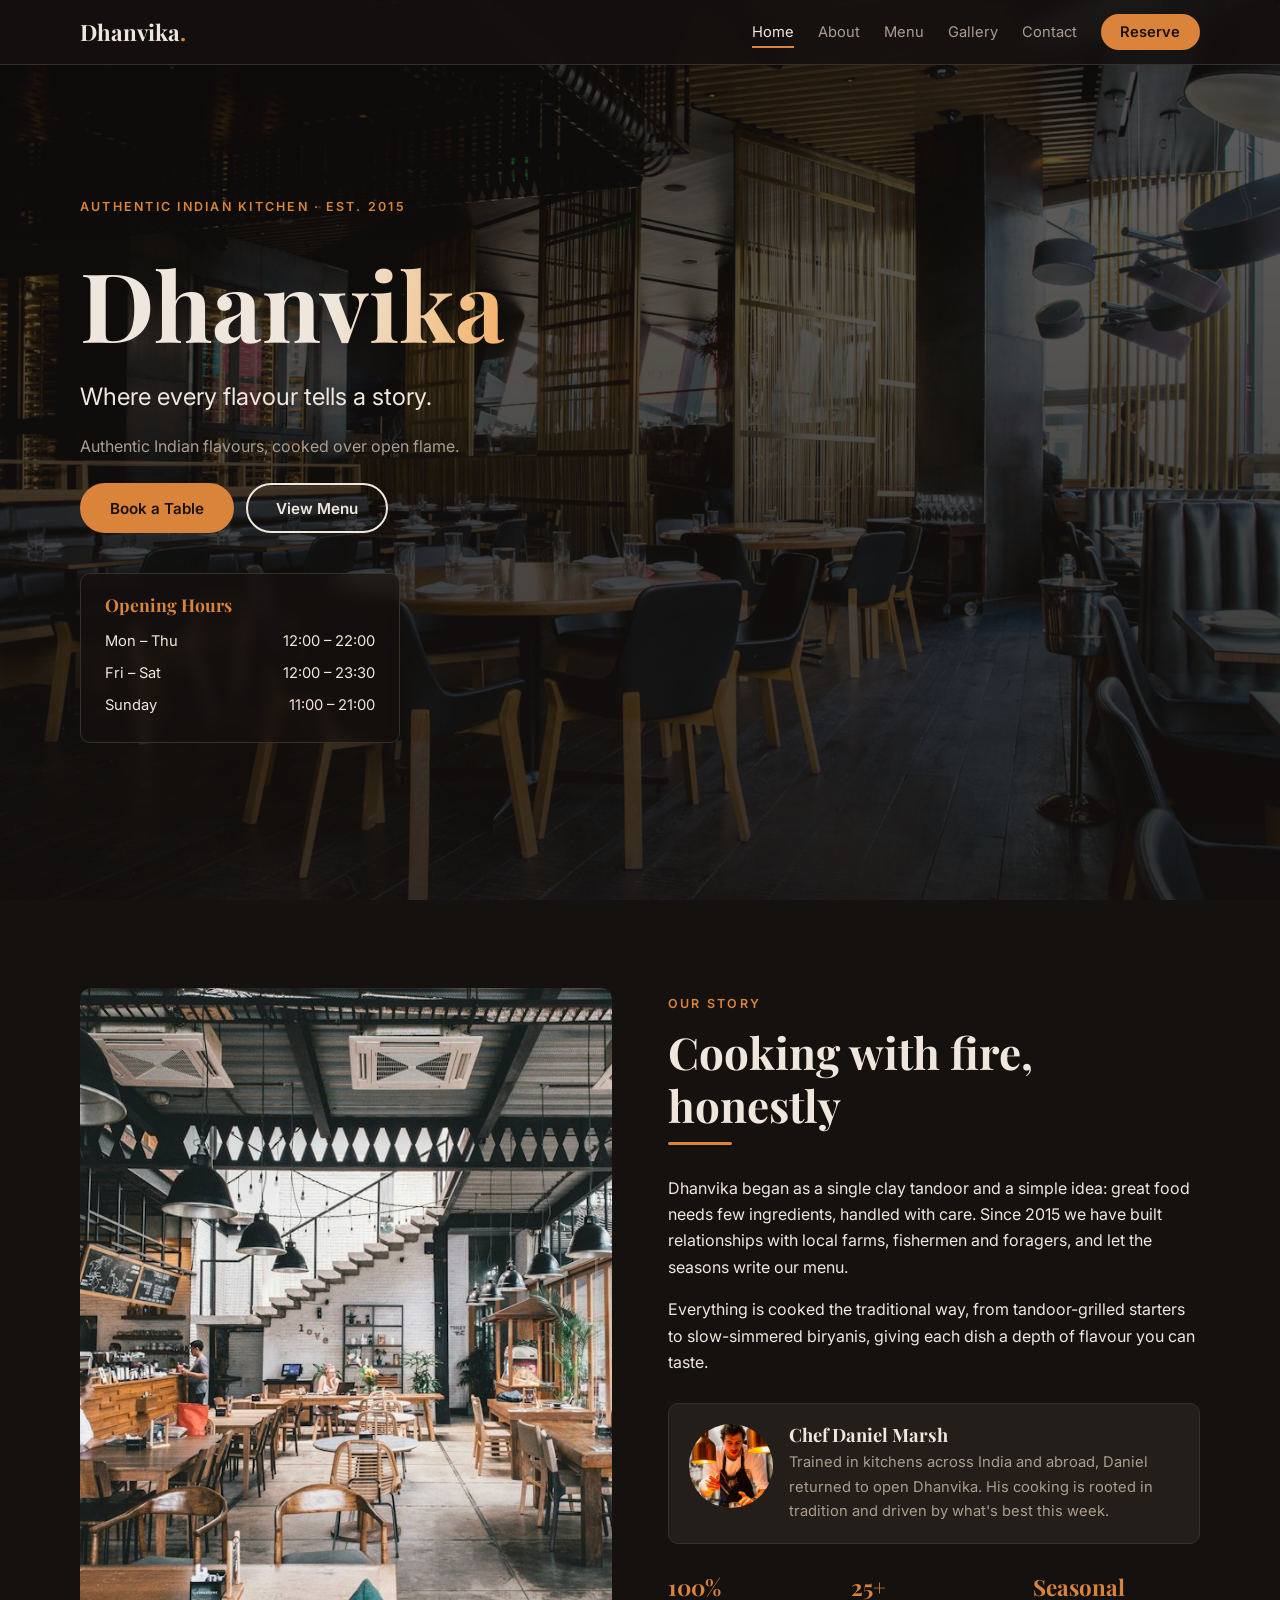
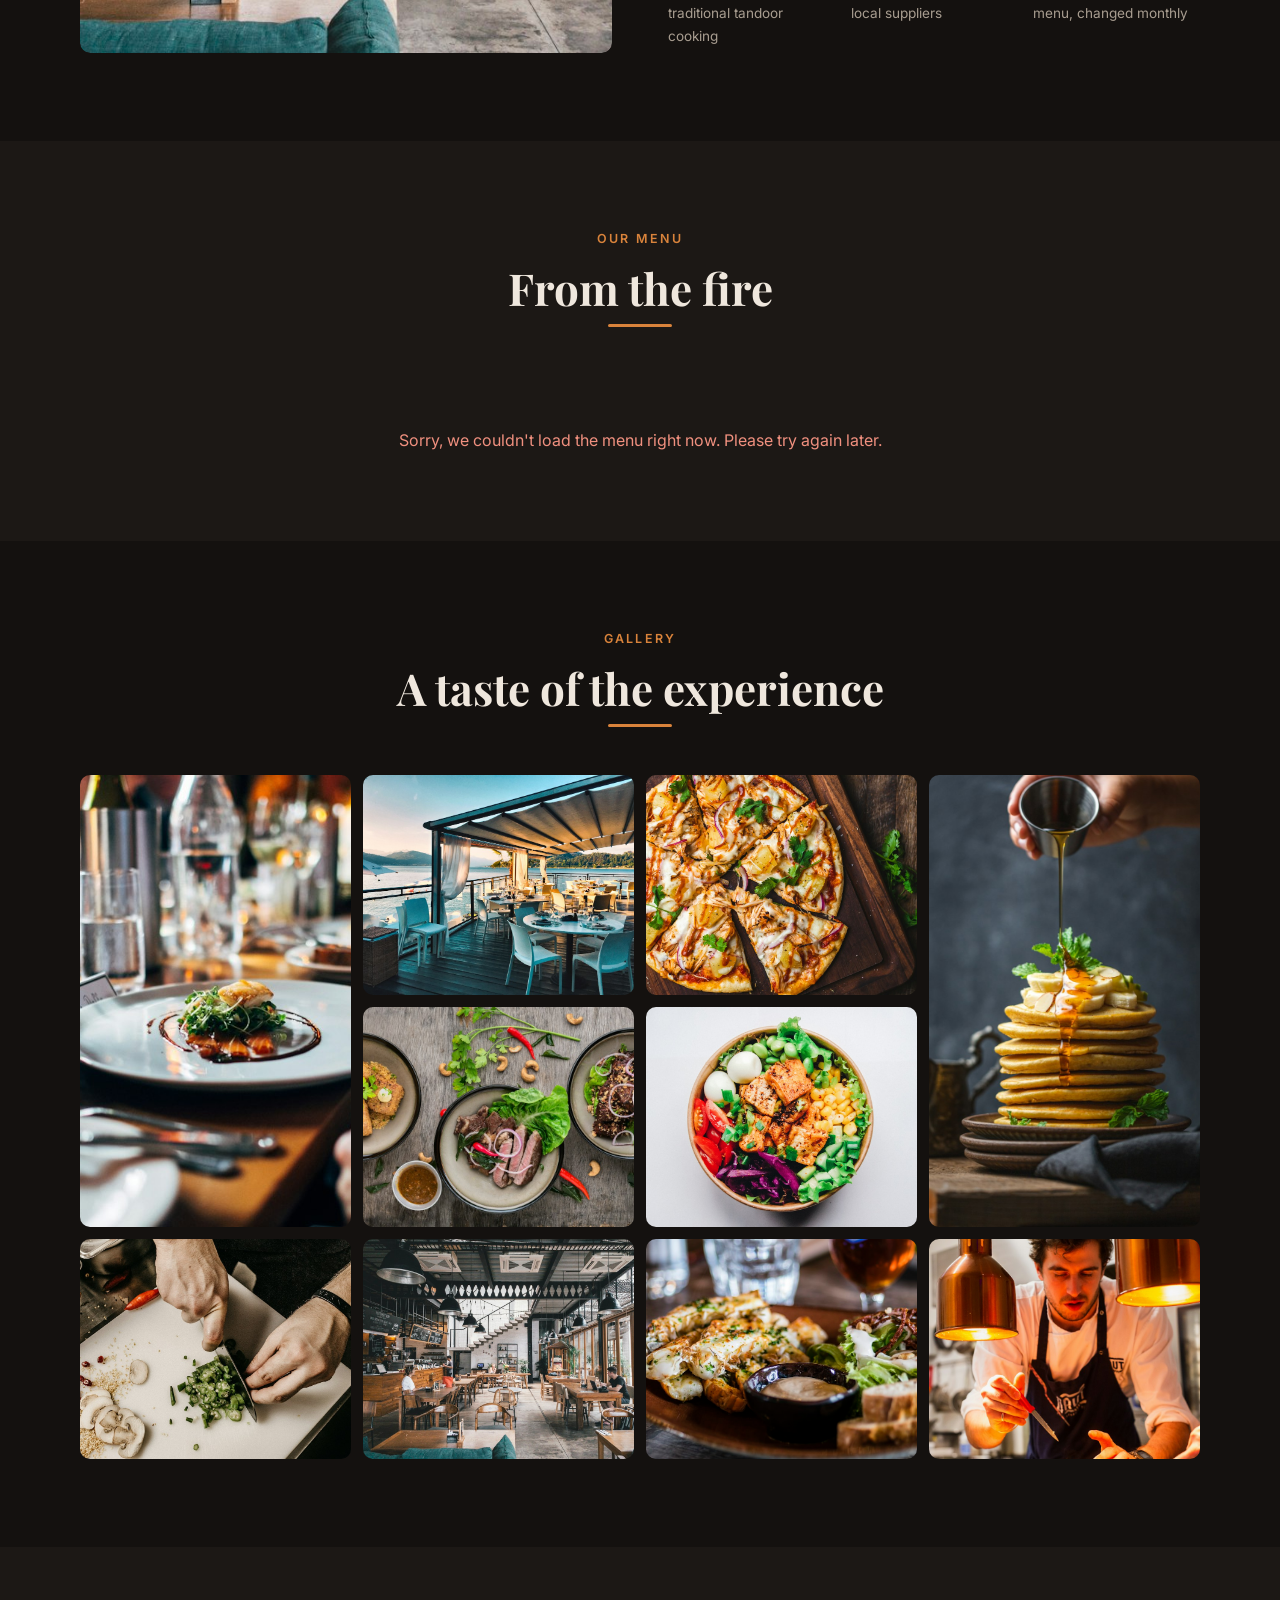
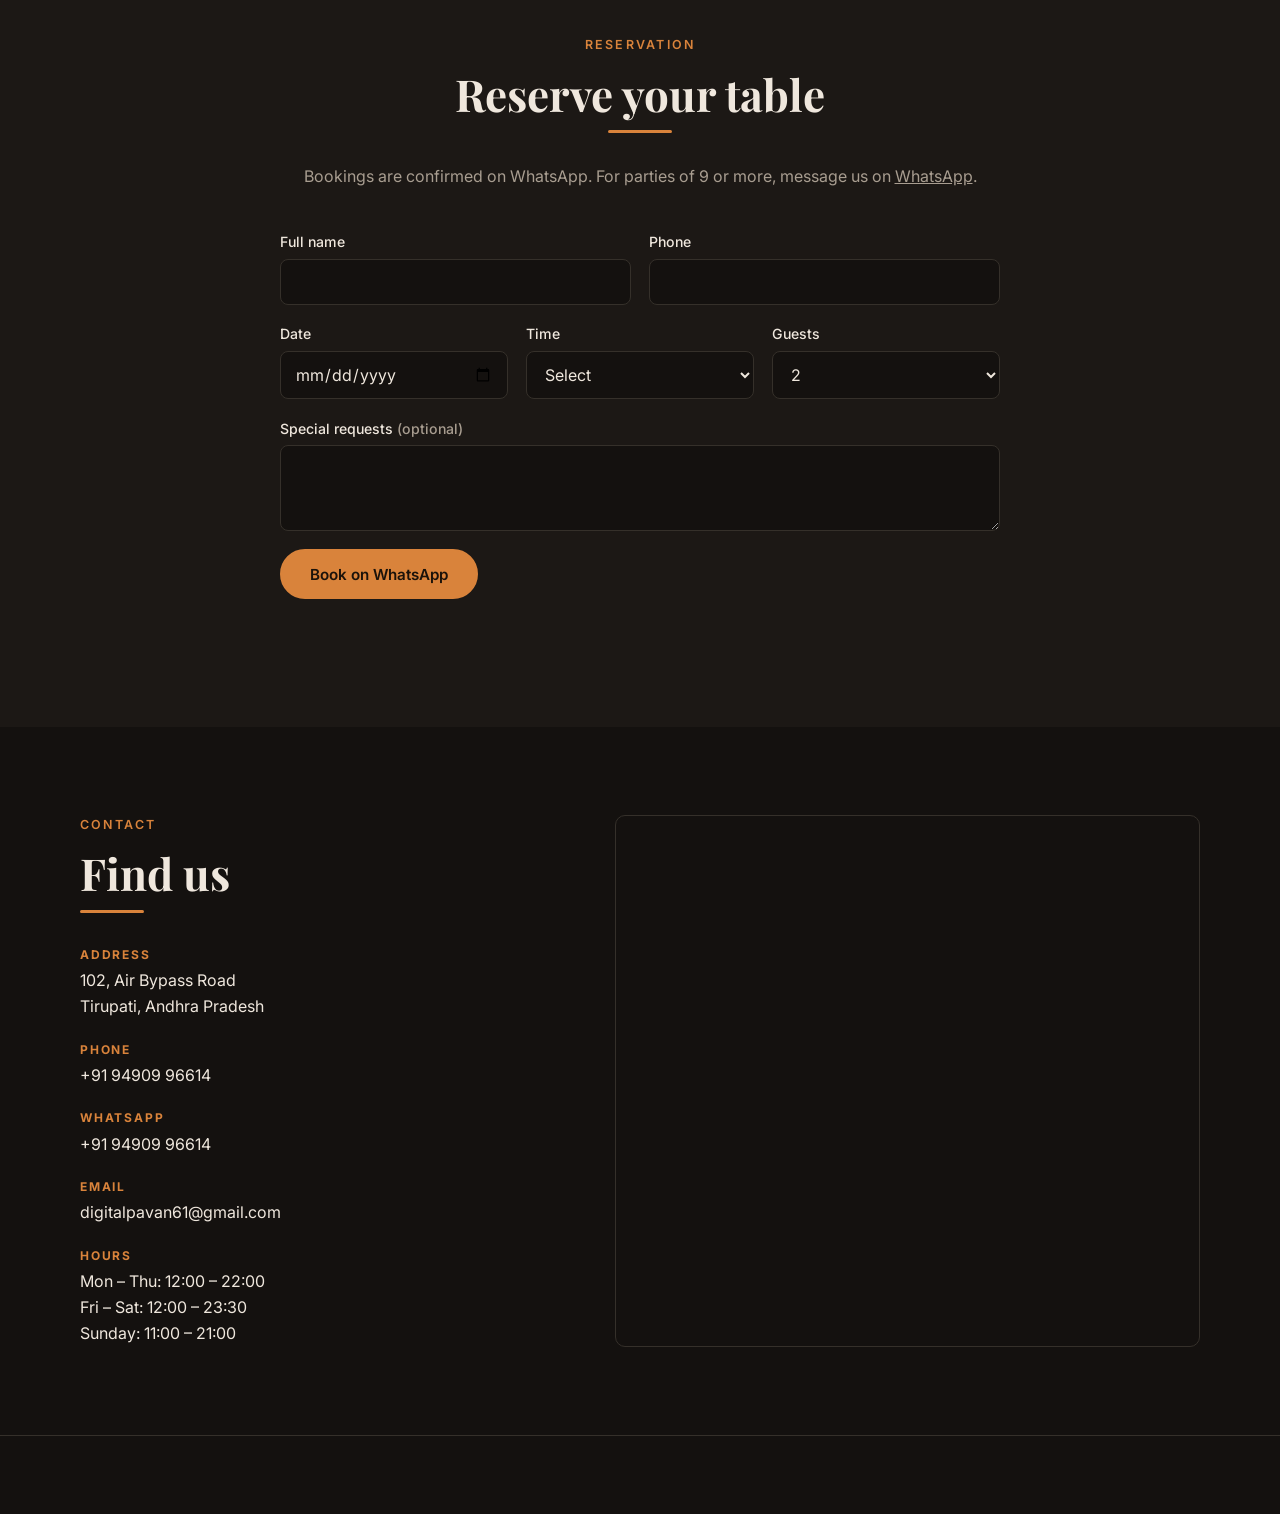
==== commit 7d3fde65: "Send table bookings to the restaurant on WhatsApp Co-Authored-By: Claude Opus 5.5 <noreply@anthropic" ====
--- a/index.html
+++ b/index.html
@@ -143,7 +143,7 @@
         <div class="section-head">
           <p class="eyebrow">Reservation</p>
           <h2 class="section-title">Reserve your table</h2>
-          <p class="muted">For parties of 9 or more, please call us directly.</p>
+          <p class="muted">Bookings are confirmed on WhatsApp. For parties of 9 or more, message us on <a href="https://wa.me/919490996614" target="_blank" rel="noopener">WhatsApp</a>.</p>
         </div>
 
         <form id="reservation-form" class="form" novalidate>
@@ -180,7 +180,7 @@
           </label>
           <!-- Honeypot: hidden from people, bots tend to fill it -->
           <input type="text" name="website" class="hp" tabindex="-1" autocomplete="off" aria-hidden="true">
-          <button type="submit" class="btn" id="reservation-submit">Request Reservation</button>
+          <button type="submit" class="btn" id="reservation-submit">Book on WhatsApp</button>
           <p id="form-message" class="form-message" role="status" aria-live="polite"></p>
         </form>
       </div>
@@ -195,6 +195,7 @@
           <ul class="contact-list">
             <li><strong>Address</strong><span>102, Air Bypass Road<br>Tirupati, Andhra Pradesh</span></li>
             <li><strong>Phone</strong><a href="tel:+919490996614">+91 94909 96614</a></li>
+            <li><strong>WhatsApp</strong><a href="https://wa.me/919490996614" target="_blank" rel="noopener">+91 94909 96614</a></li>
             <li><strong>Email</strong><a href="mailto:digitalpavan61@gmail.com">digitalpavan61@gmail.com</a></li>
             <li><strong>Hours</strong>
               <span>
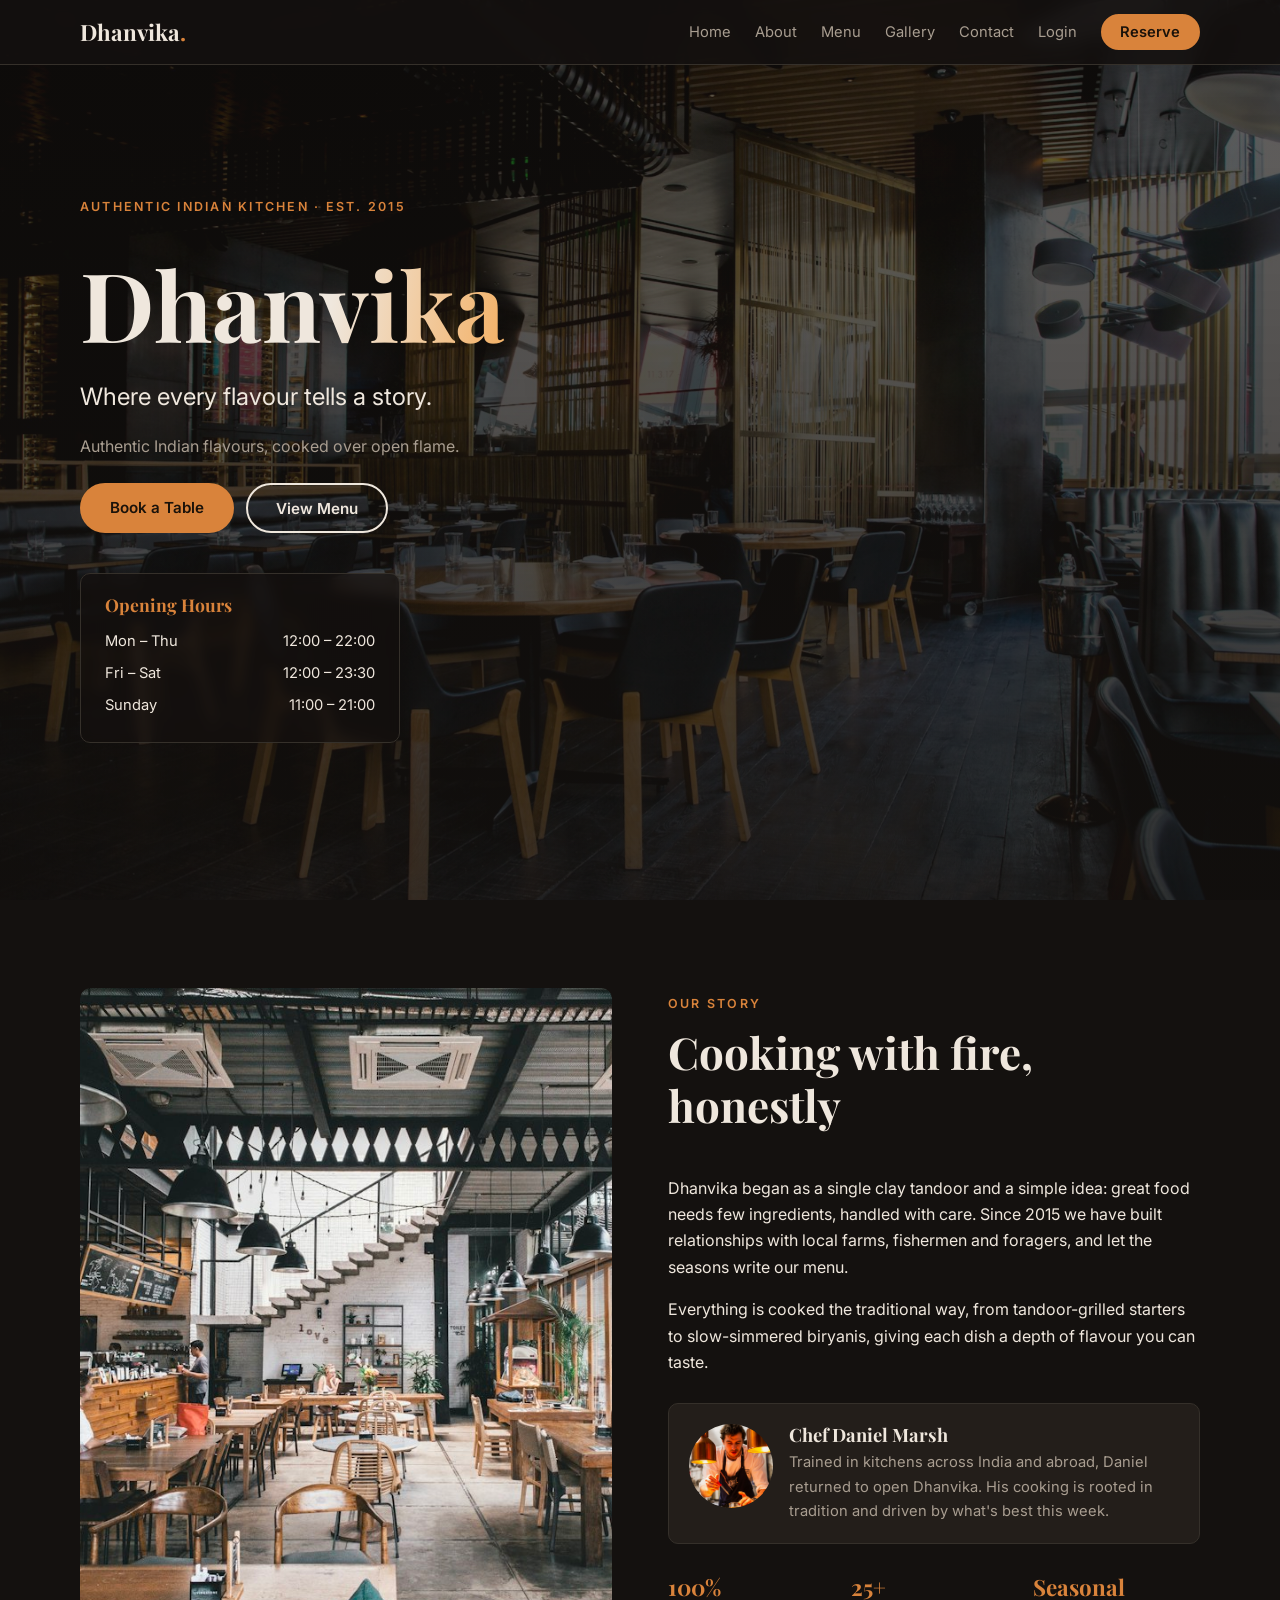
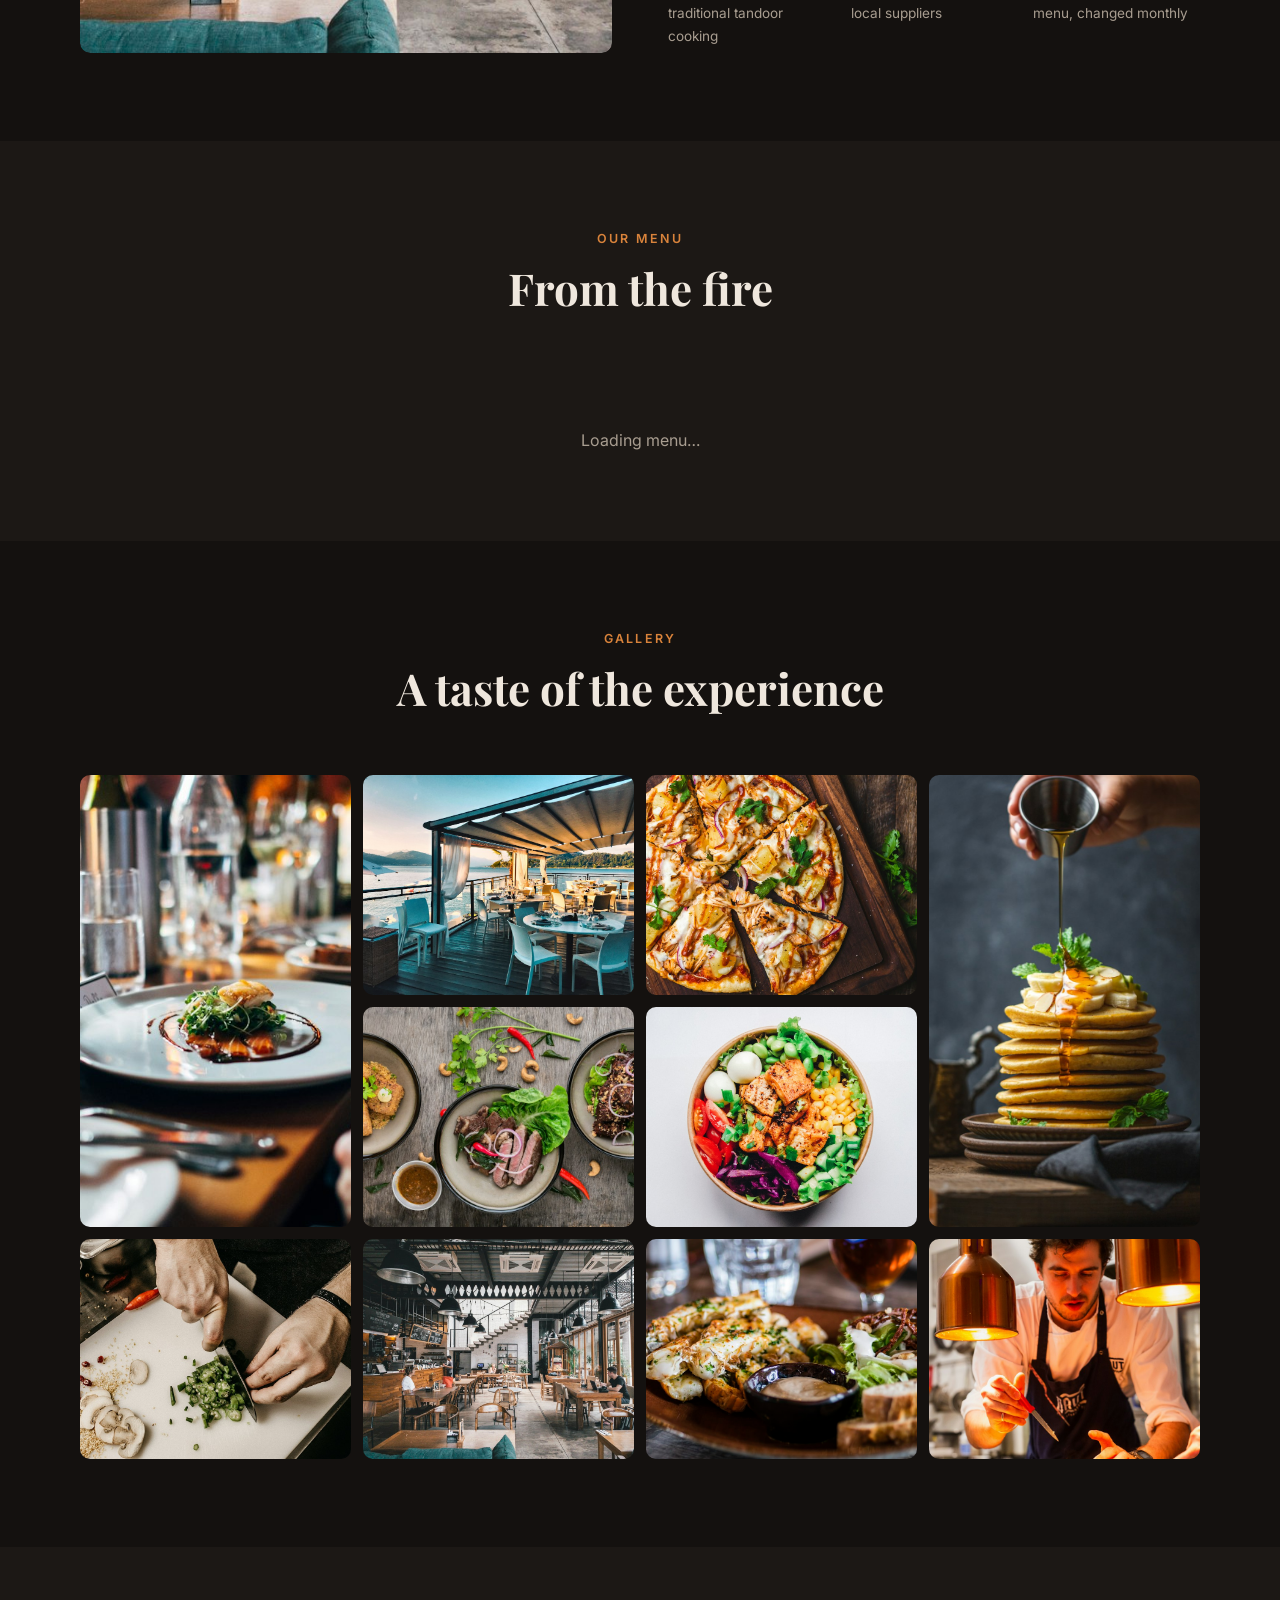
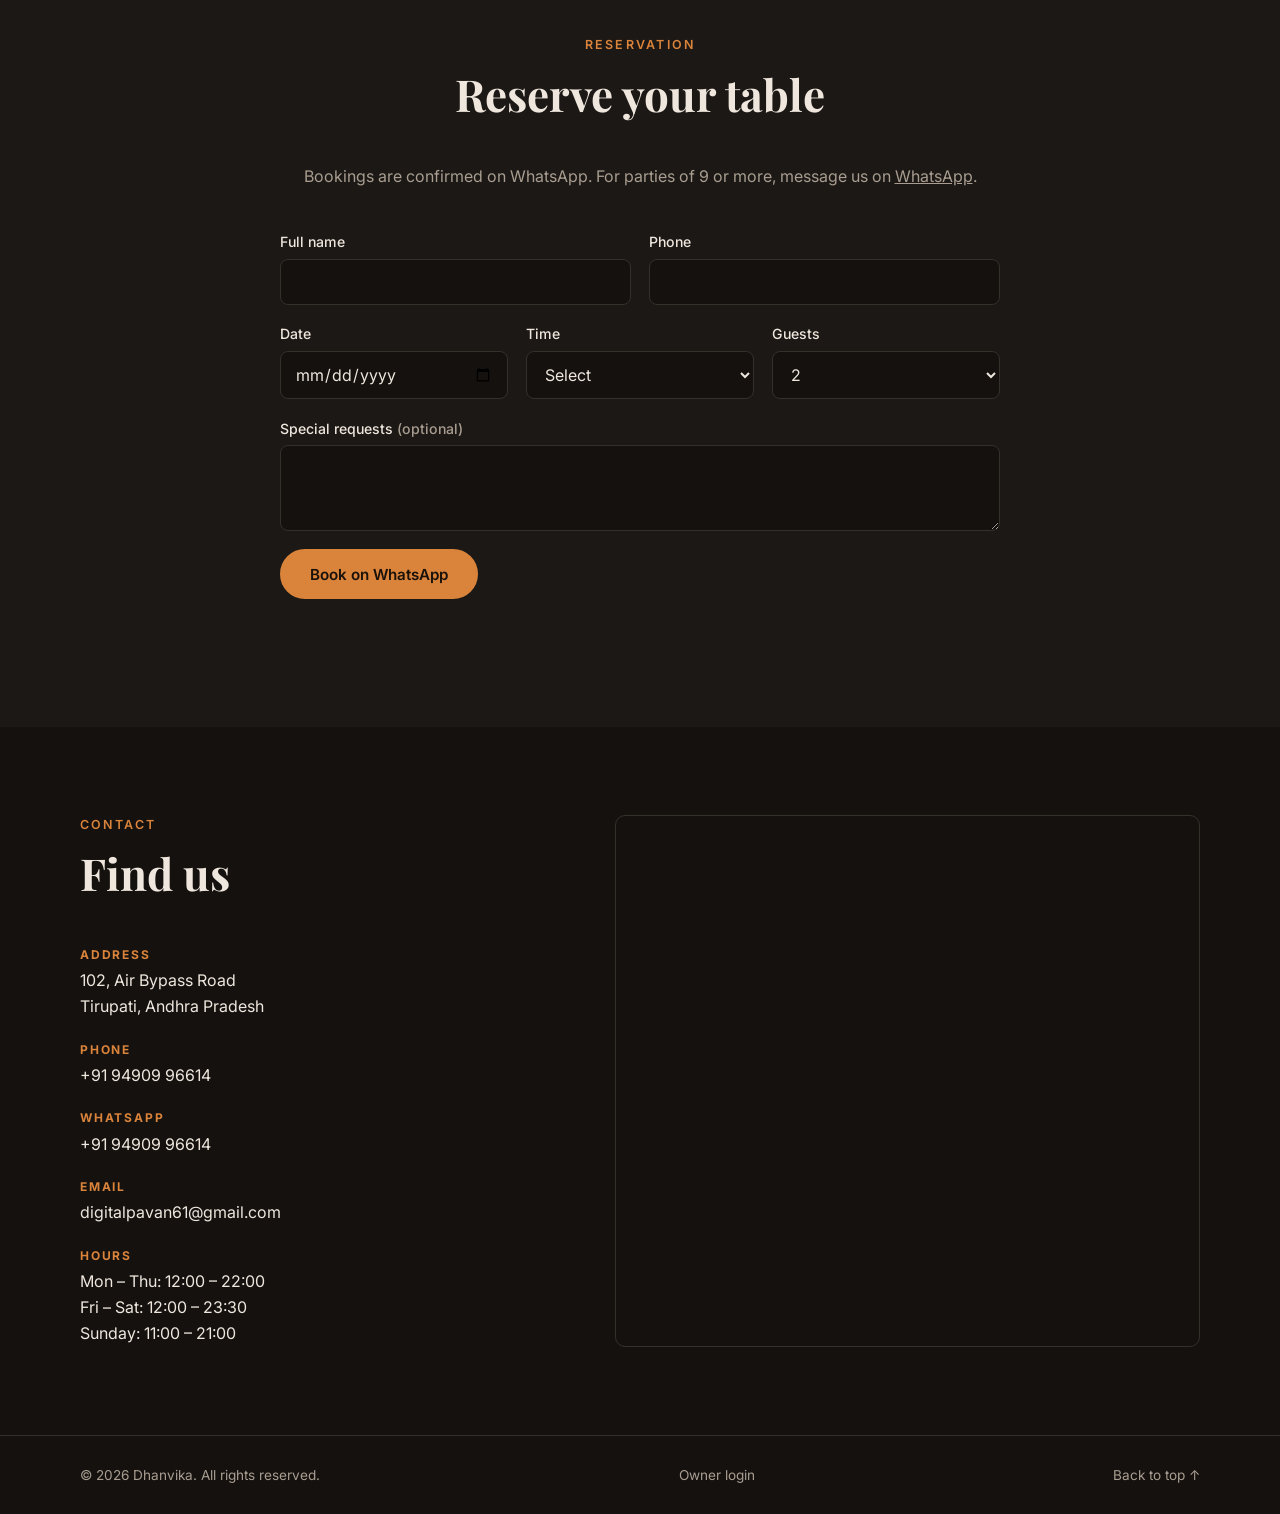
==== commit b3ee3c1f: "Add customer login page with email, Google and Facebook sign-in Signed-in customers see their name i" ====
--- a/index.html
+++ b/index.html
@@ -30,6 +30,7 @@
         <a href="#menu-section">Menu</a>
         <a href="#gallery">Gallery</a>
         <a href="#contact">Contact</a>
+        <a href="login.html" id="account-link">Login</a>
         <a href="#reservation" class="btn btn-small">Reserve</a>
       </nav>
     </div>
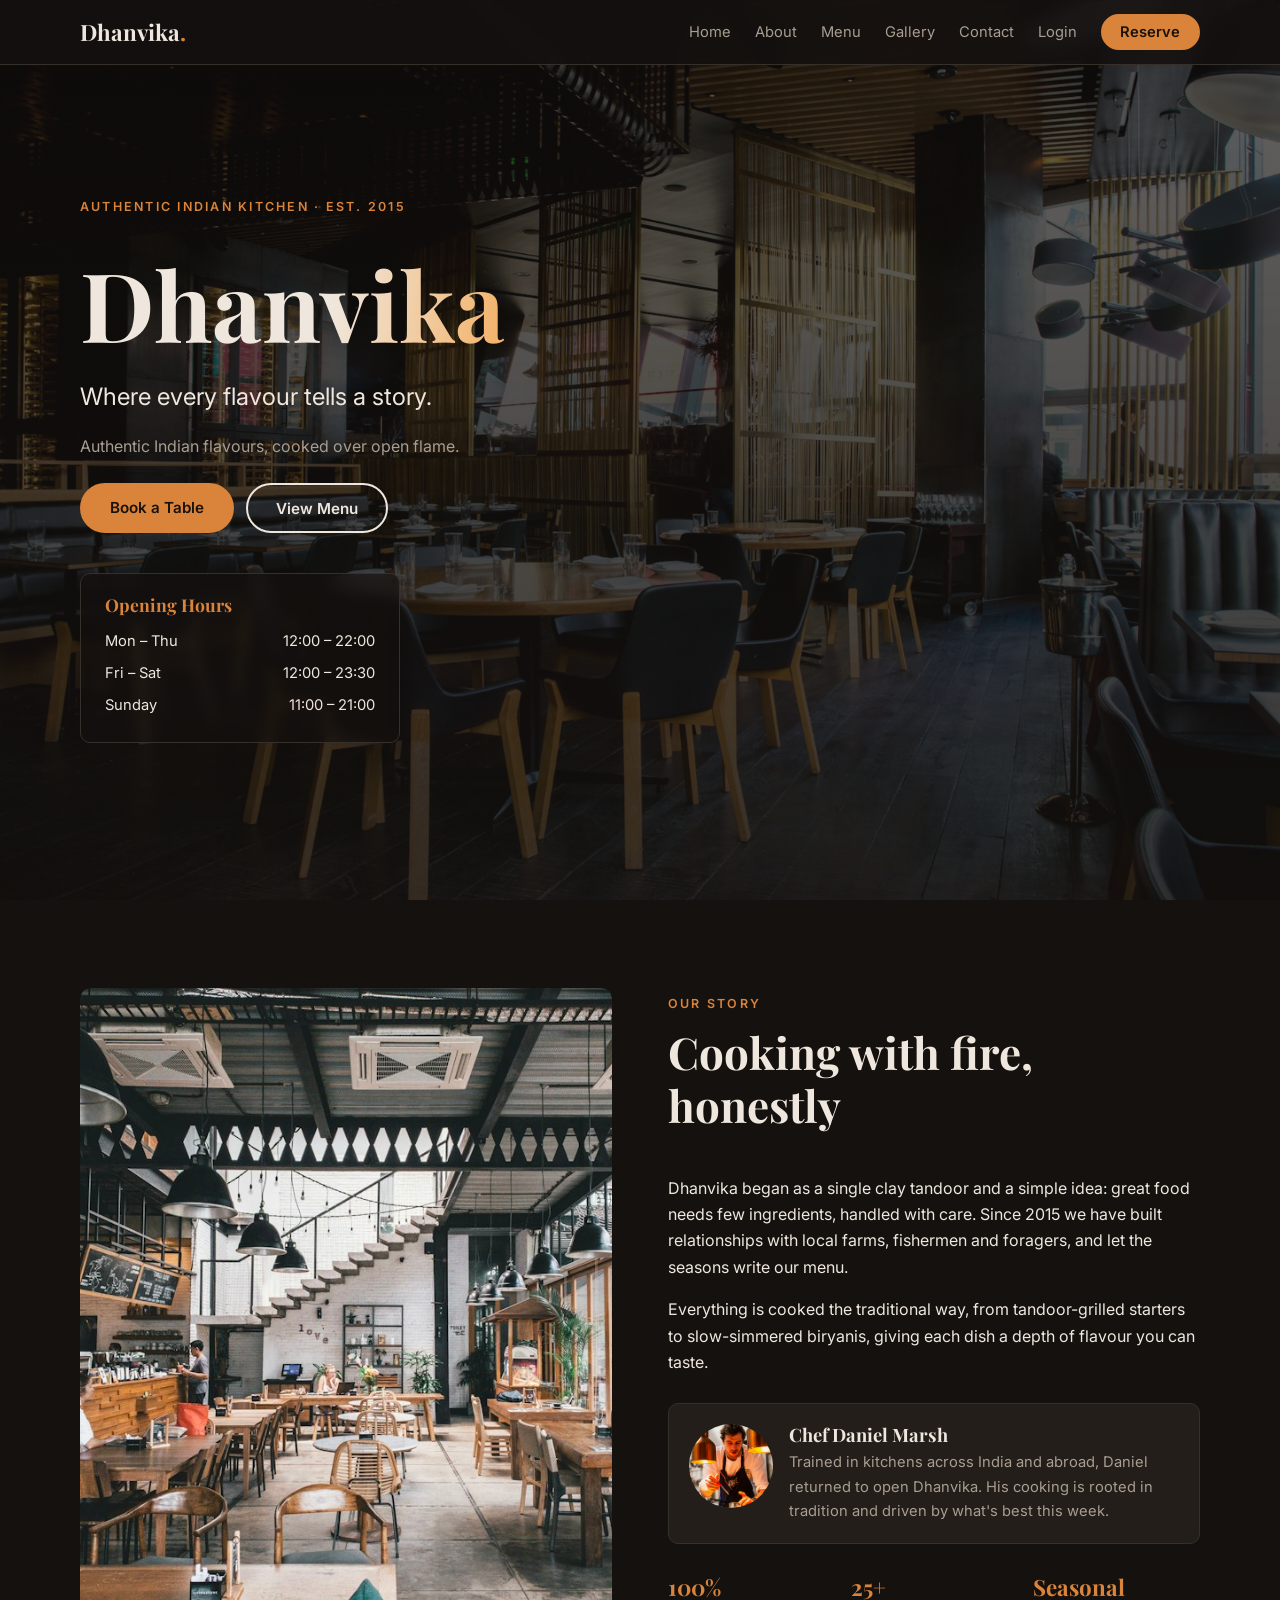
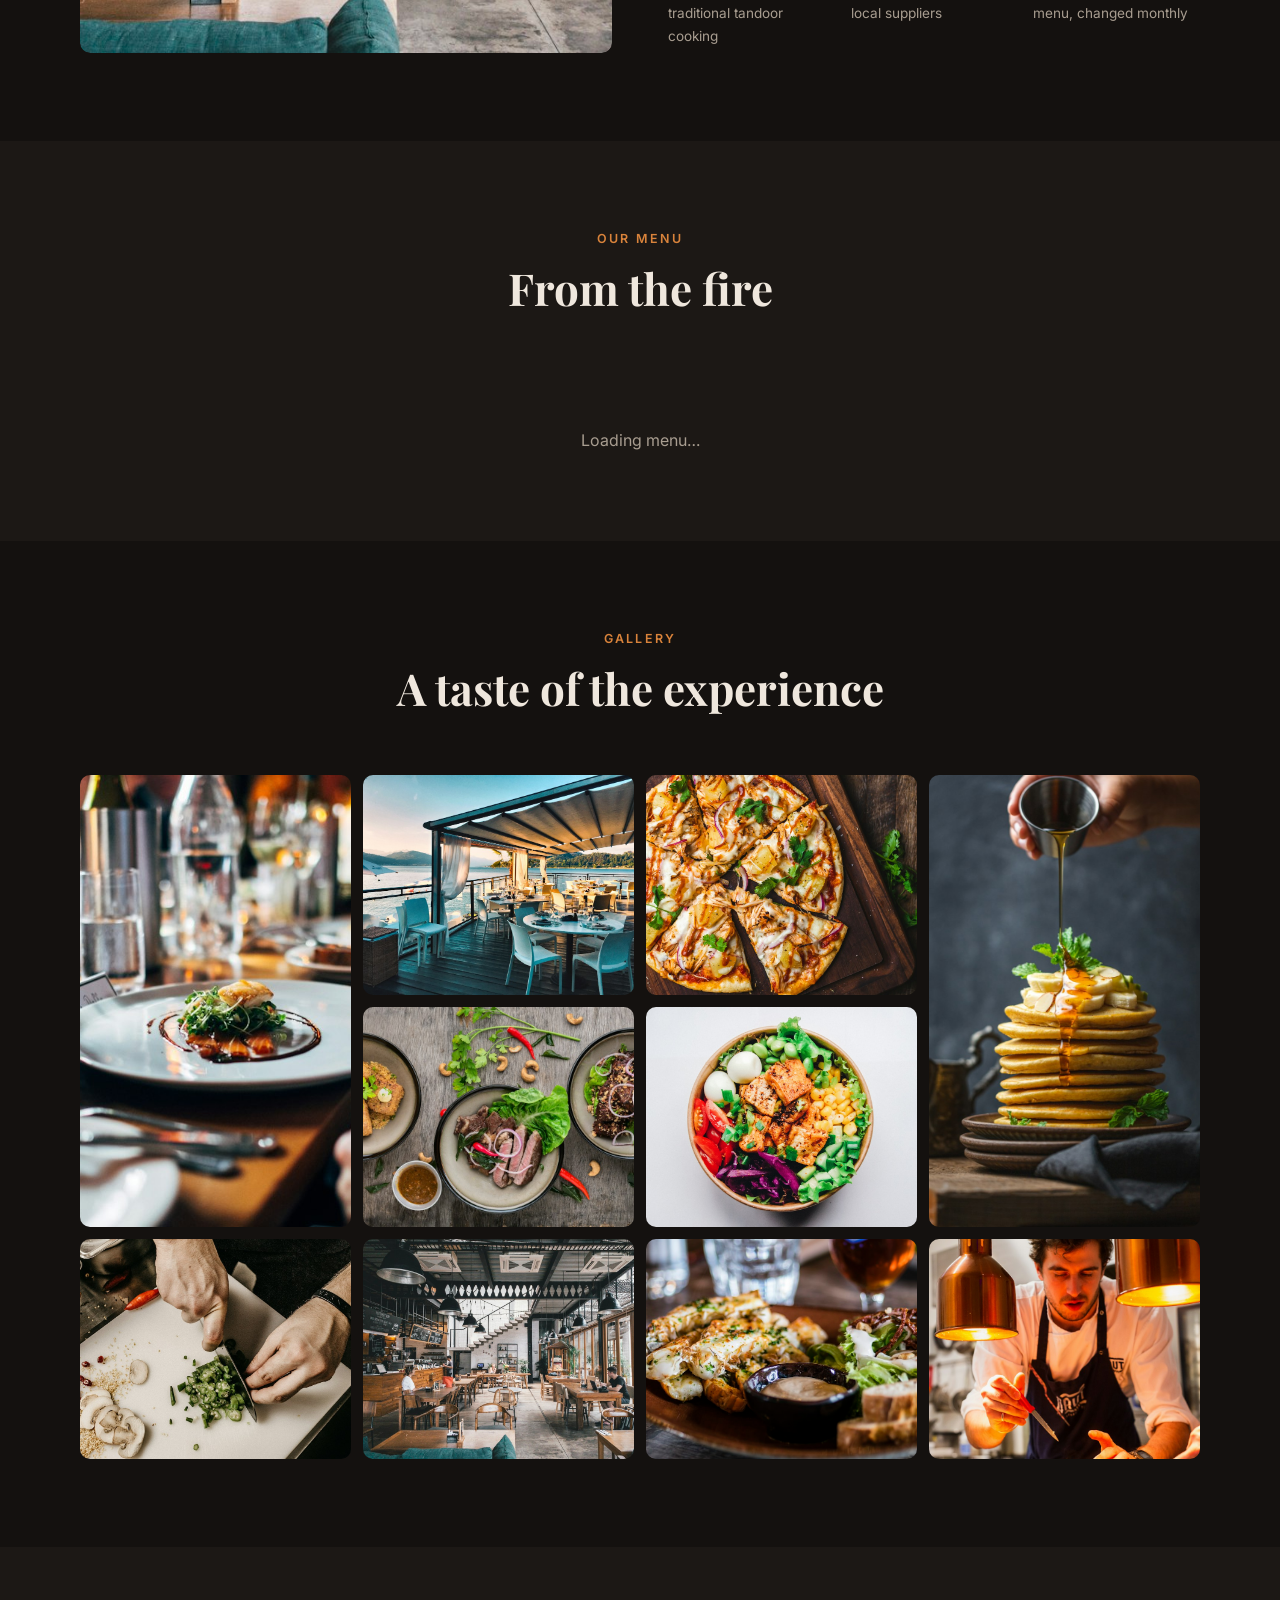
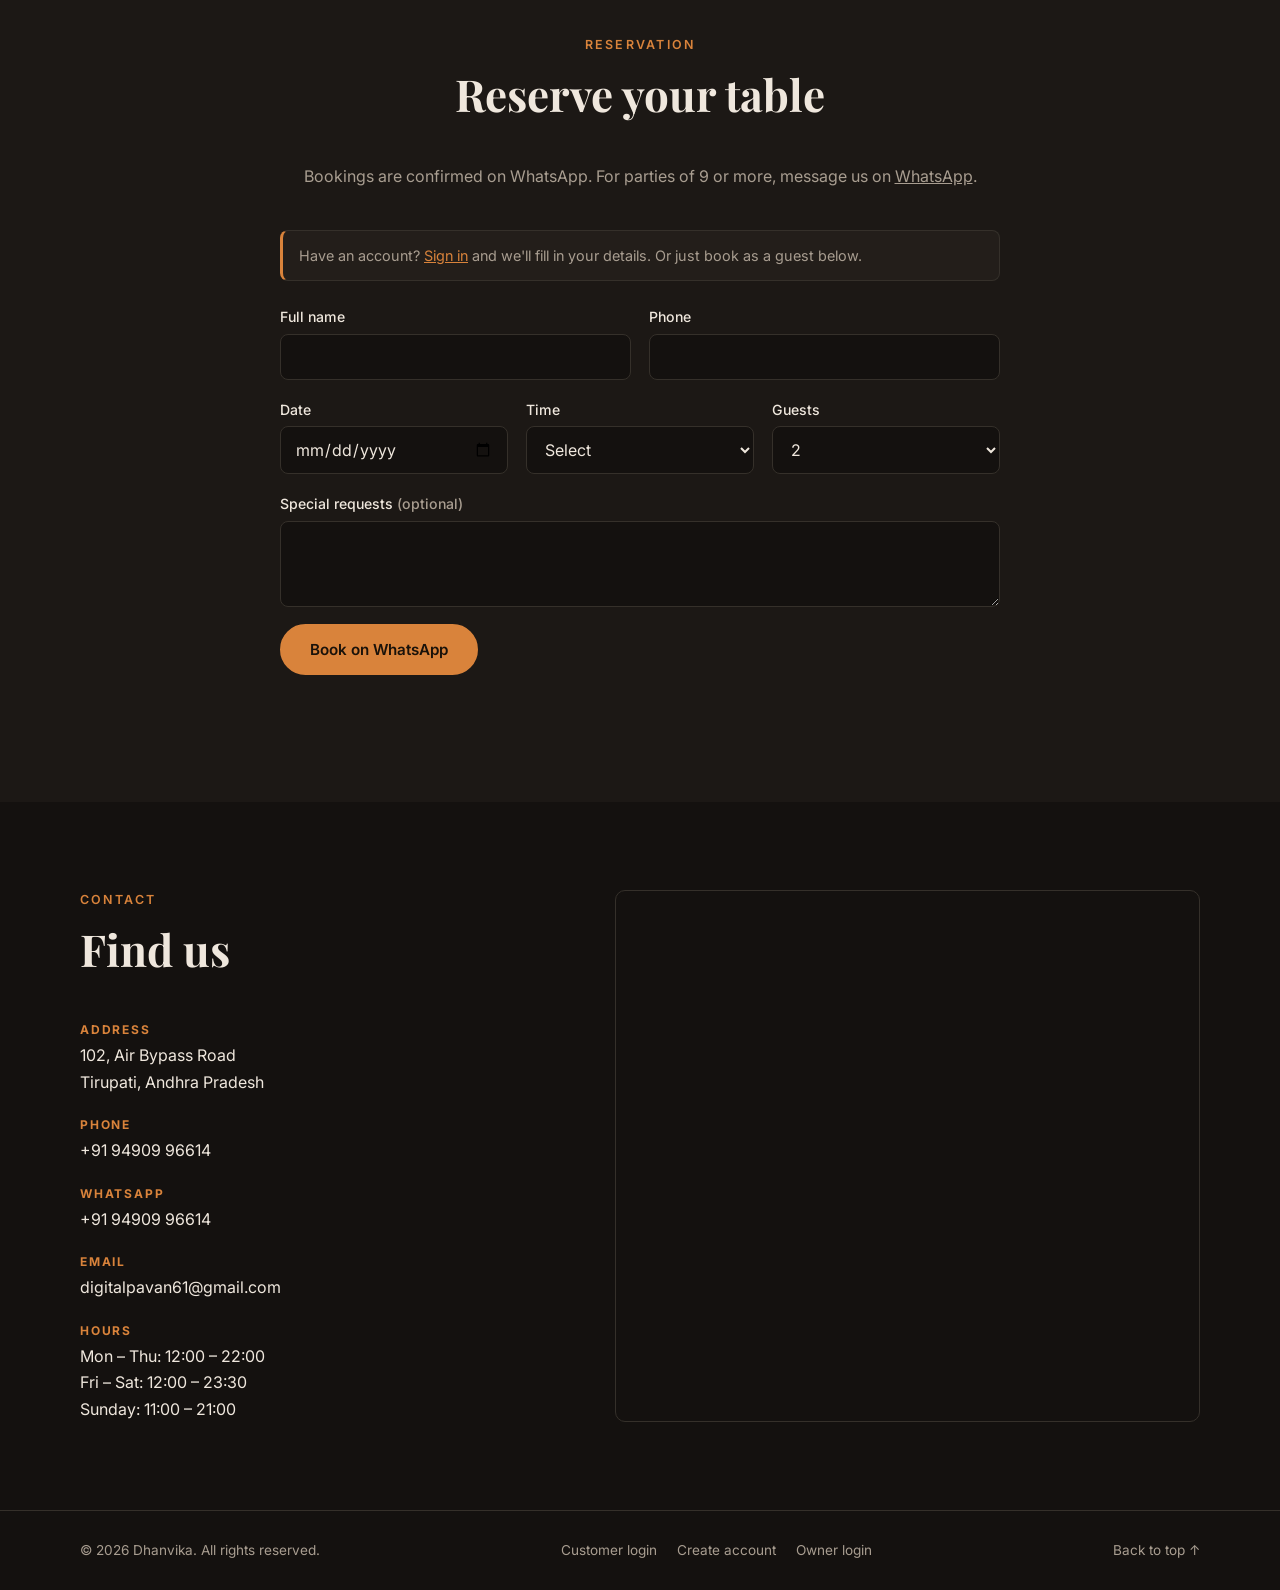
==== commit ef4fea9d: "Add Customers tab, Google/Facebook owner login and site-wide account links - Admin: Customers tab (v" ====
--- a/index.html
+++ b/index.html
@@ -146,6 +146,11 @@
           <h2 class="section-title">Reserve your table</h2>
           <p class="muted">Bookings are confirmed on WhatsApp. For parties of 9 or more, message us on <a href="https://wa.me/919490996614" target="_blank" rel="noopener">WhatsApp</a>.</p>
         </div>
+
+        <!-- Filled in by js/script.js: a sign-in nudge, or "Booking as <name>" when signed in -->
+        <p id="booking-account" class="booking-account">
+          <span>Have an account? <a href="login.html?next=index.html%23reservation">Sign in</a> and we'll fill in your details. Or just book as a guest below.</span>
+        </p>
 
         <form id="reservation-form" class="form" novalidate>
           <div class="form-row">
@@ -222,10 +227,17 @@
   <footer class="site-footer">
     <div class="container footer-inner">
       <p>&copy; <span id="year"></span> Dhanvika. All rights reserved.</p>
-      <a href="admin.html">Owner login</a>
+      <nav class="footer-links" aria-label="Account">
+        <a href="login.html" id="footer-account">Customer login</a>
+        <a href="login.html?mode=signup" id="footer-signup">Create account</a>
+        <a href="admin.html">Owner login</a>
+      </nav>
       <a href="#top">Back to top &uarr;</a>
     </div>
   </footer>
+
+  <!-- Shown once after a customer signs in -->
+  <div id="welcome-toast" class="toast" role="status" aria-live="polite" hidden></div>
 
   <!-- Lightbox -->
   <div id="lightbox" class="lightbox" hidden>
--- a/css/style.css
+++ b/css/style.css
@@ -338,3 +338,29 @@
   .scroll-progress { display: none; }
   .section-title::after { transform: none; }
 }
+
+/* Google / Facebook sign-in buttons (login.html, admin.html) */
+.social-buttons { display: grid; gap: .7rem; }
+.social-btn {
+  display: flex; align-items: center; justify-content: center; gap: .7rem;
+  width: 100%; padding: .75rem 1rem;
+  font: 500 .95rem var(--font-body); color: var(--text);
+  background: var(--bg); border: 1px solid var(--border); border-radius: 8px;
+  cursor: pointer; transition: border-color .2s, transform .2s;
+}
+.social-btn svg { width: 20px; height: 20px; flex: none; }
+.social-btn:hover { border-color: var(--accent); transform: translateY(-1px); }
+.social-btn:focus-visible { outline: 2px solid var(--accent); outline-offset: 2px; }
+.social-btn:disabled { opacity: .6; cursor: wait; transform: none; }
+
+.auth-divider { display: flex; align-items: center; gap: .8rem; margin: 1.5rem 0; color: var(--muted); font-size: .82rem; }
+.auth-divider::before, .auth-divider::after { content: ""; flex: 1; height: 1px; background: var(--border); }
+
+/* Customer account: booking-section hint, footer links, welcome note */
+.booking-account { margin: 0 0 1.5rem; padding: .8rem 1rem; font-size: .9rem; color: var(--muted); background: var(--card); border: 1px solid var(--border); border-left: 3px solid var(--accent); border-radius: 8px; }
+.booking-account a, .text-link { color: var(--accent); }
+.text-link { padding: 0; font: inherit; background: none; border: 0; cursor: pointer; text-decoration: underline; }
+.footer-links { display: flex; flex-wrap: wrap; gap: 1.25rem; }
+.footer-links [hidden] { display: none; }
+.toast { position: fixed; left: 16px; right: 16px; bottom: 1.5rem; z-index: 90; margin: 0 auto; width: fit-content; padding: .85rem 1.25rem; font-size: .92rem; color: var(--text); background: var(--card); border: 1px solid var(--accent); border-radius: 10px; box-shadow: 0 12px 30px rgba(0,0,0,.4); animation: pop .5s both; }
+.toast[hidden] { display: none; }
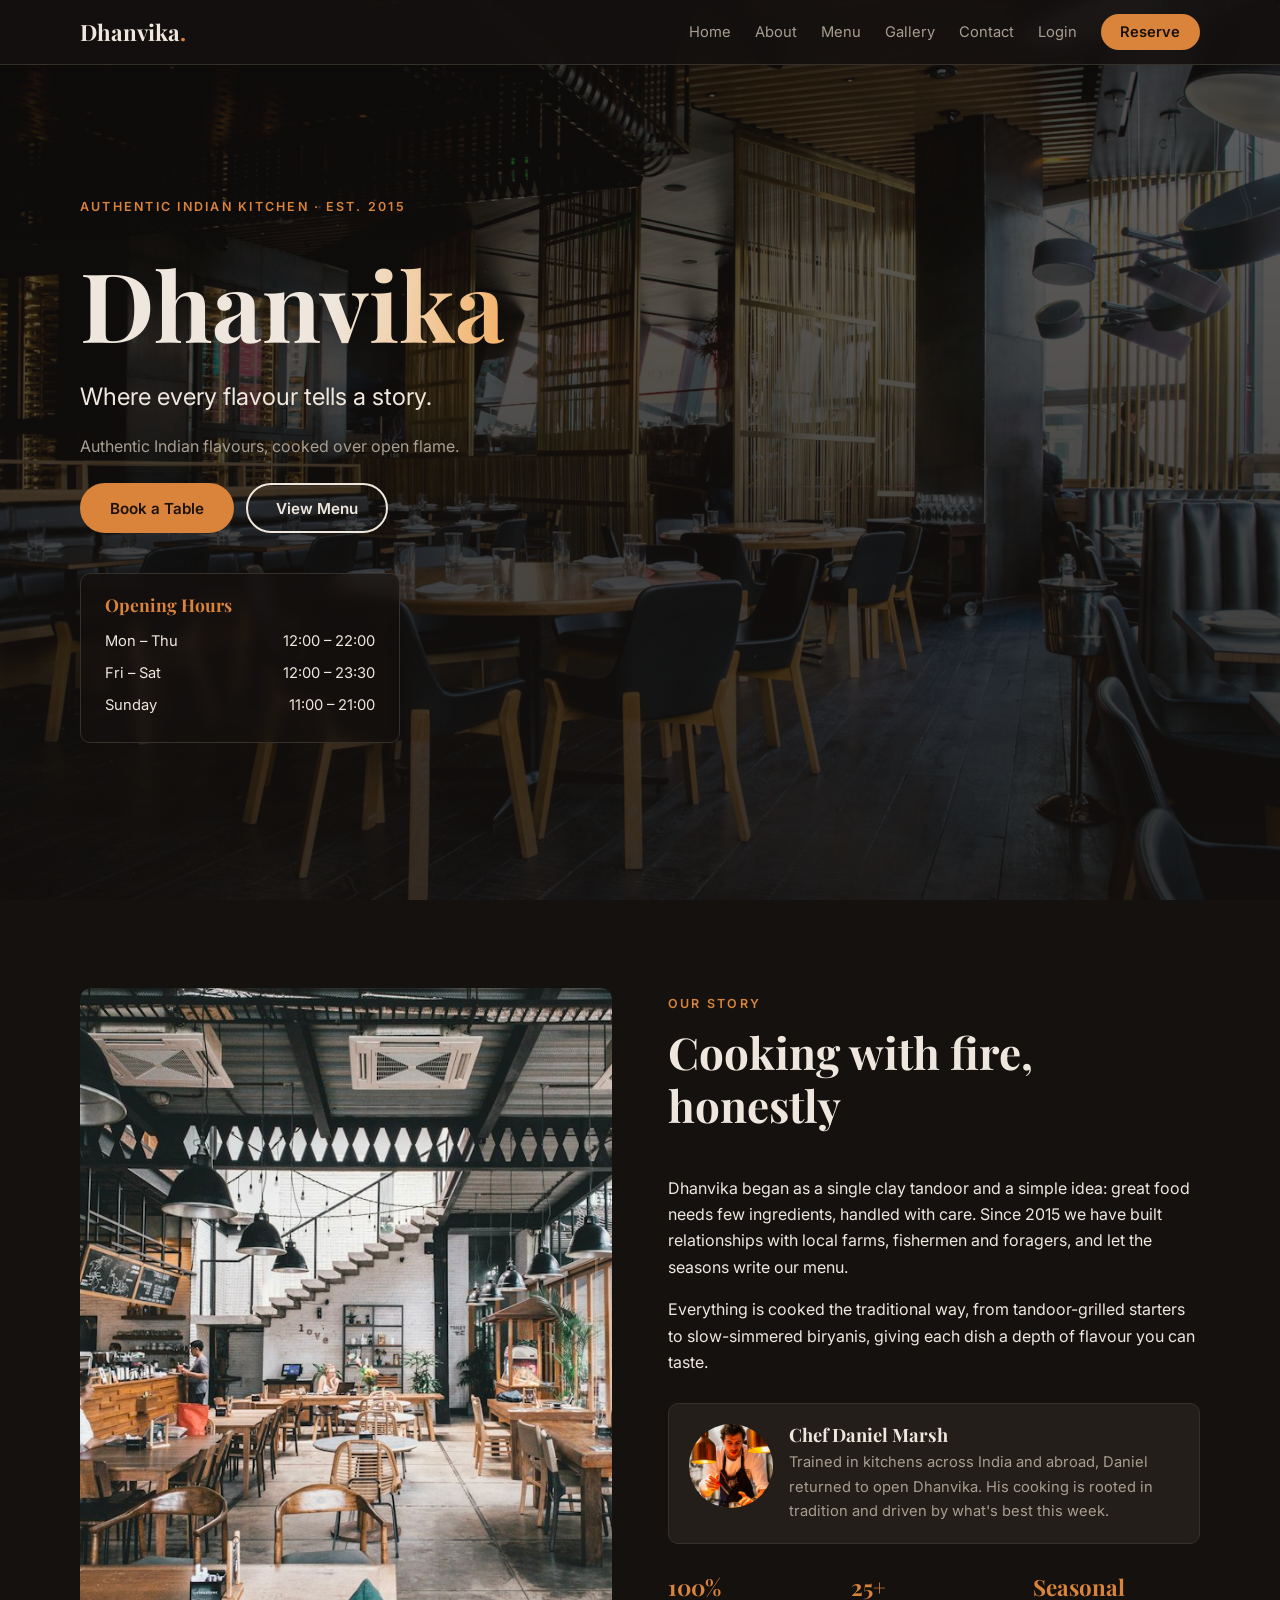
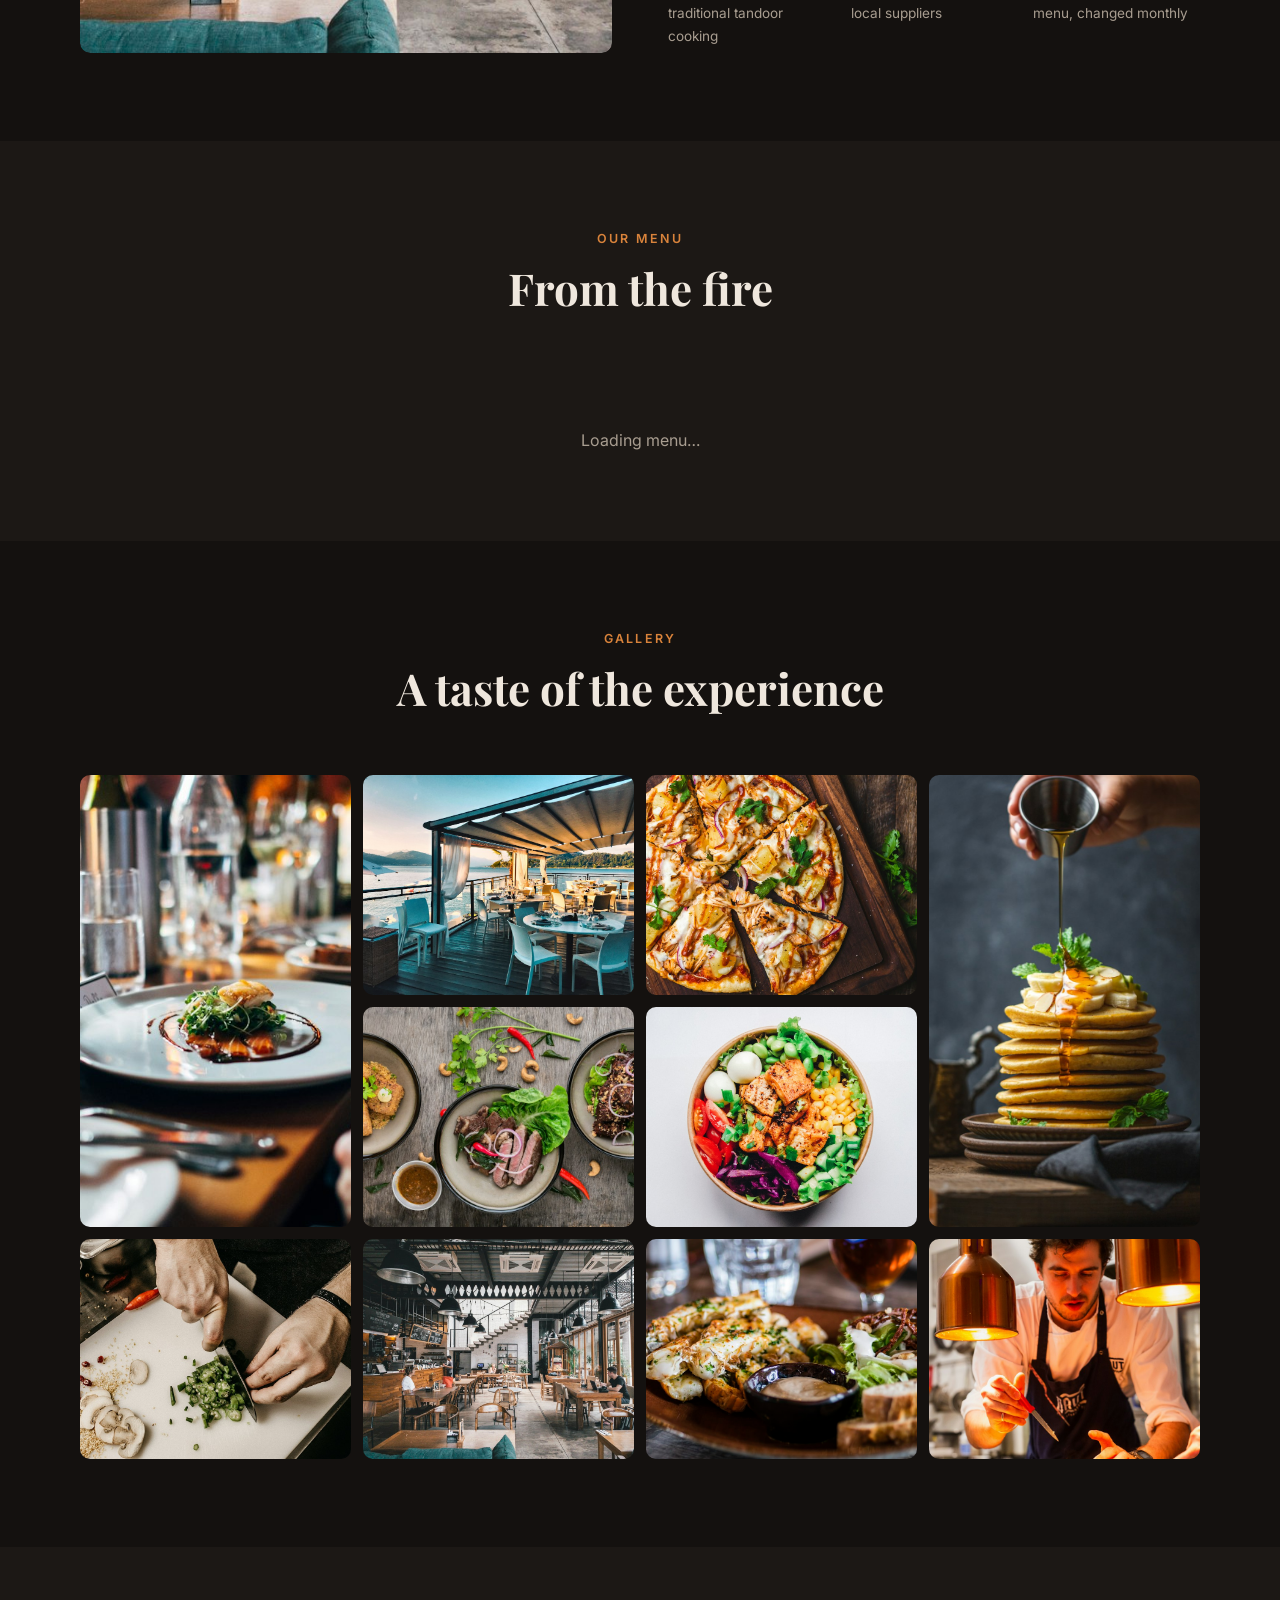
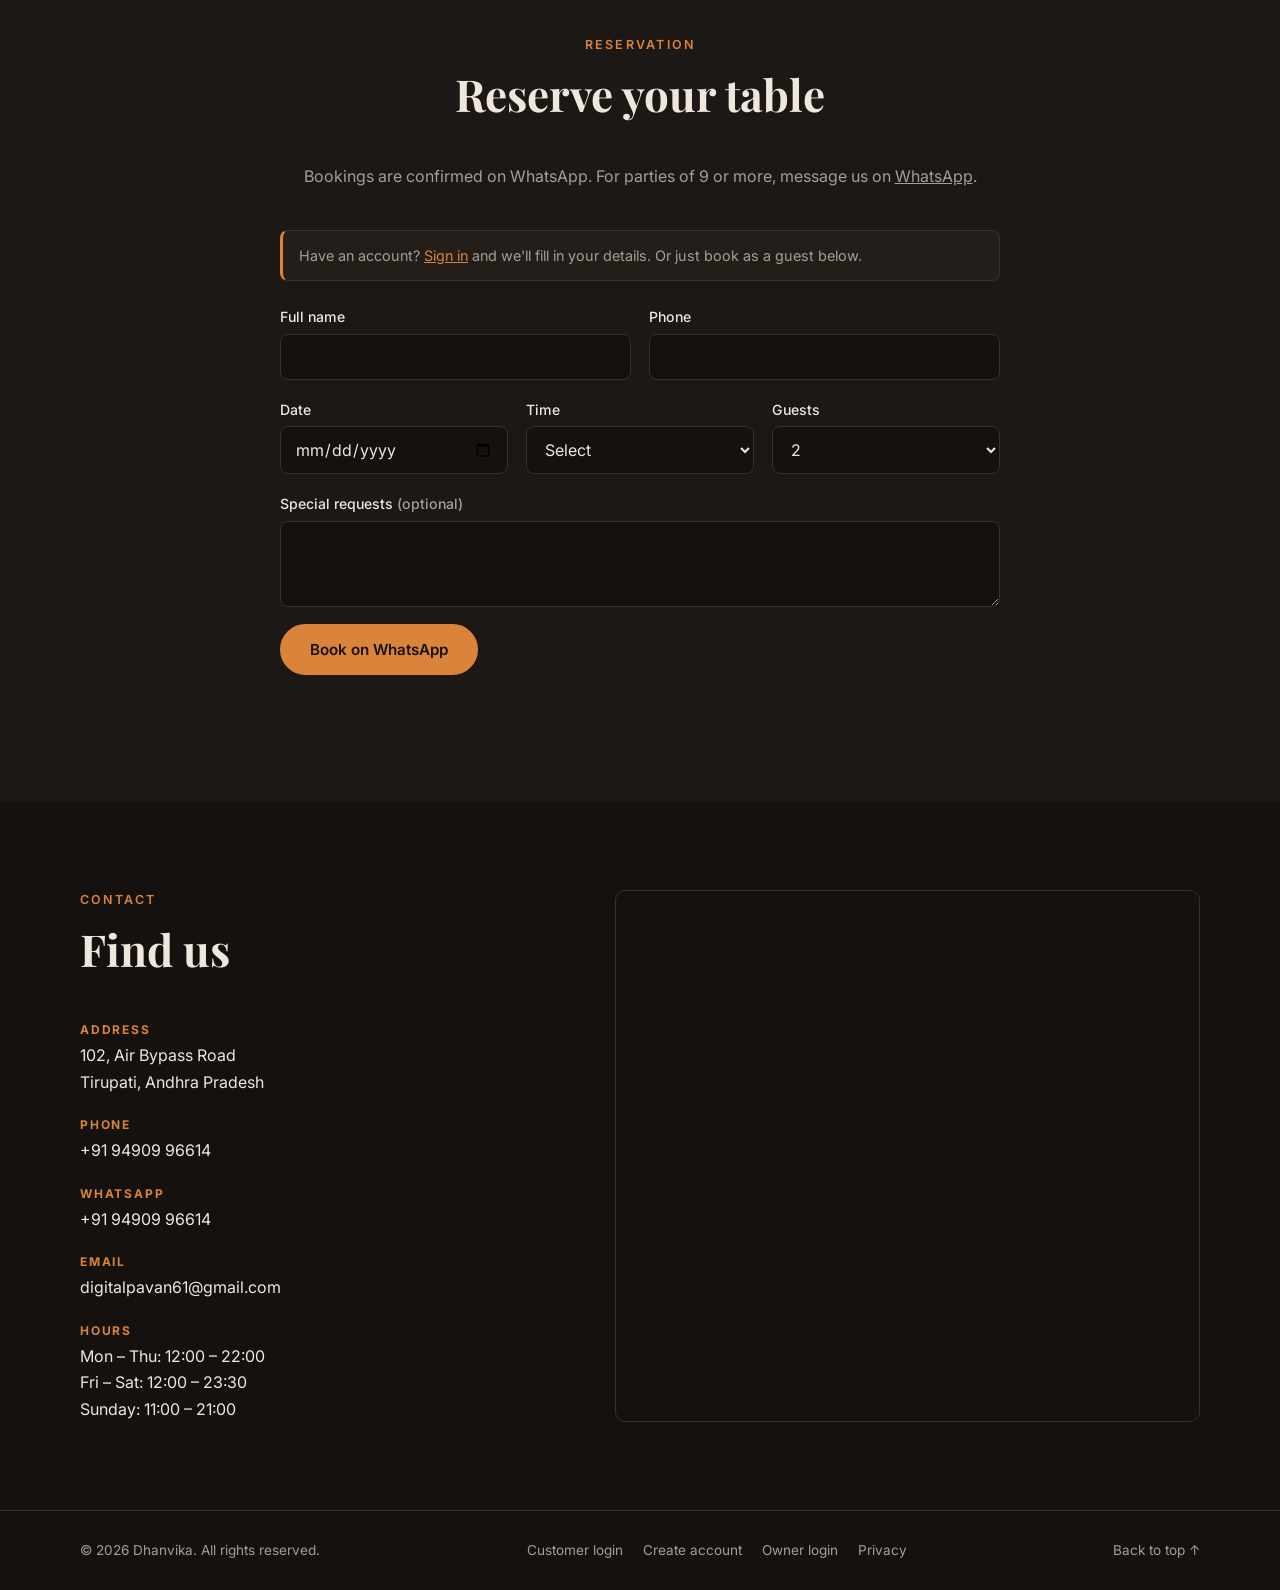
==== commit 3e0d4066: "Add privacy policy page (needed for Google and Facebook login) Co-Authored-By: Claude Opus 5.5 <nore" ====
--- a/index.html
+++ b/index.html
@@ -231,6 +231,7 @@
         <a href="login.html" id="footer-account">Customer login</a>
         <a href="login.html?mode=signup" id="footer-signup">Create account</a>
         <a href="admin.html">Owner login</a>
+        <a href="privacy.html">Privacy</a>
       </nav>
       <a href="#top">Back to top &uarr;</a>
     </div>
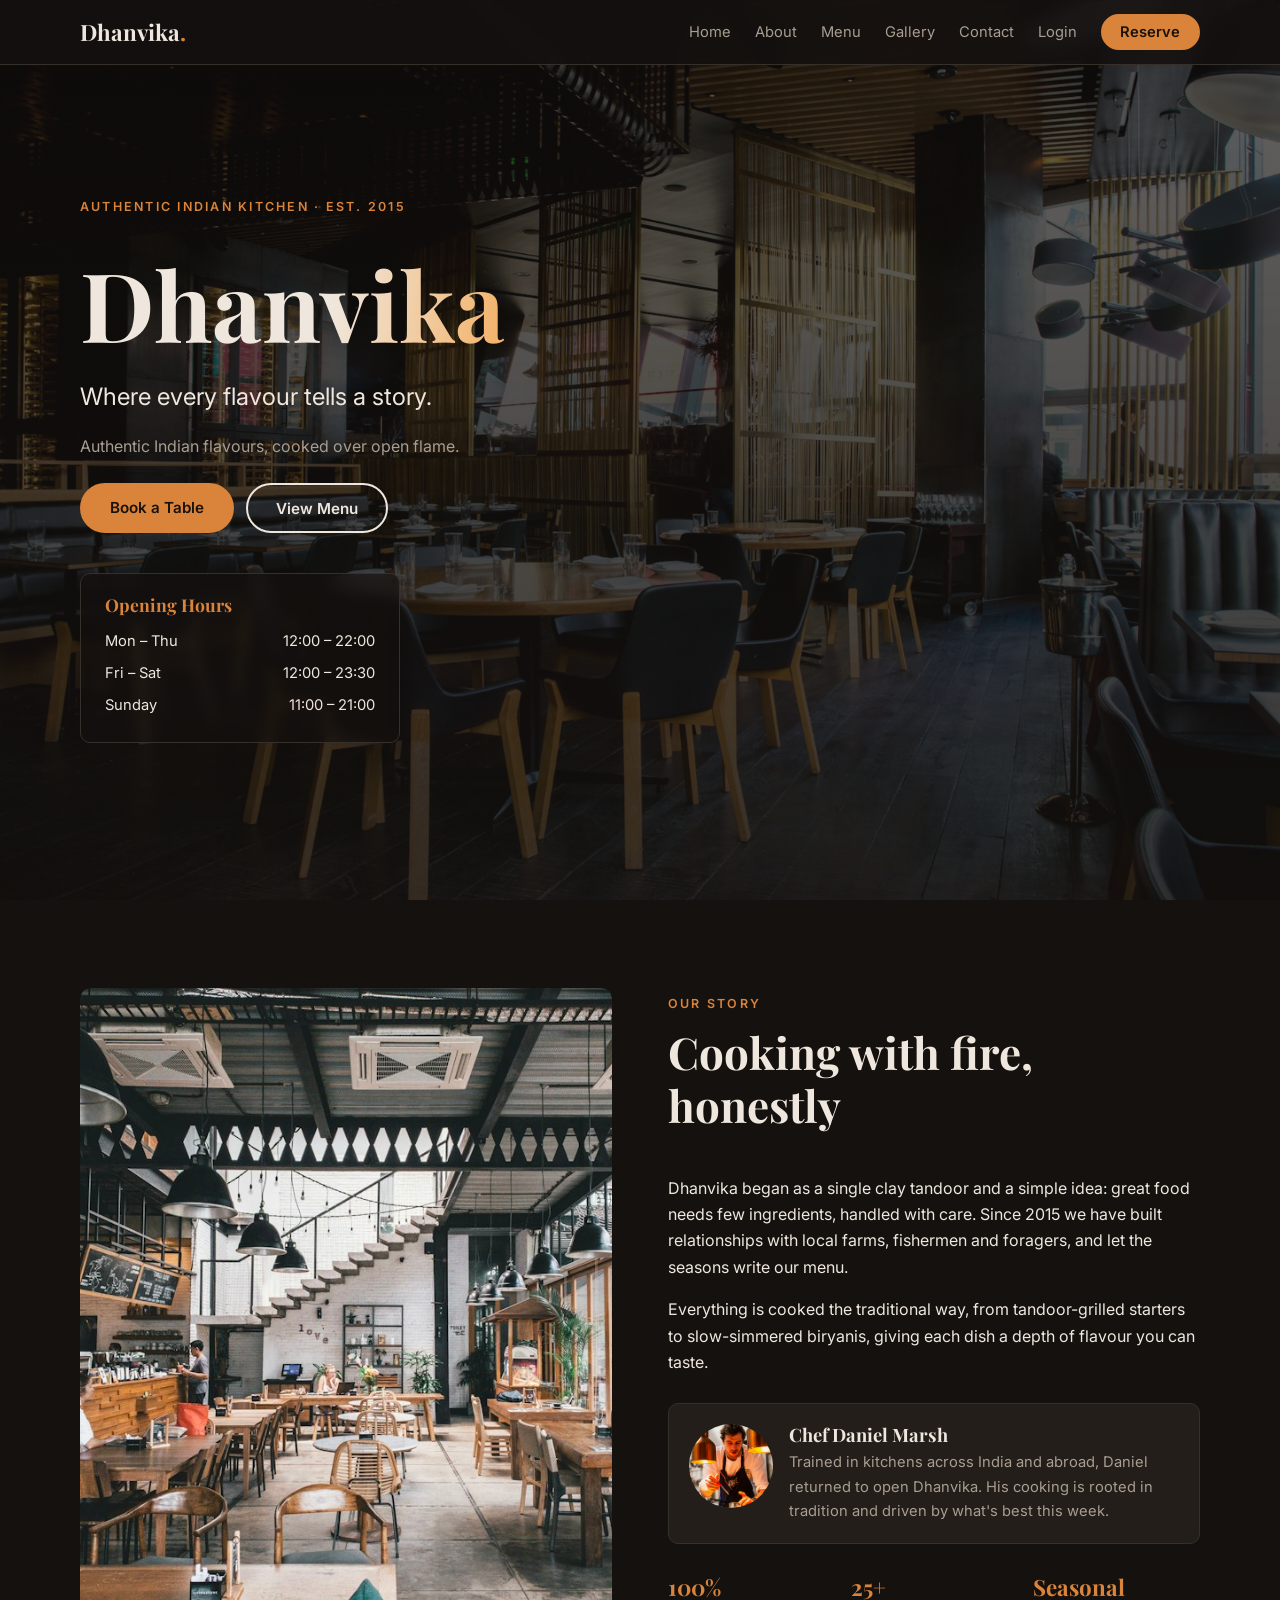
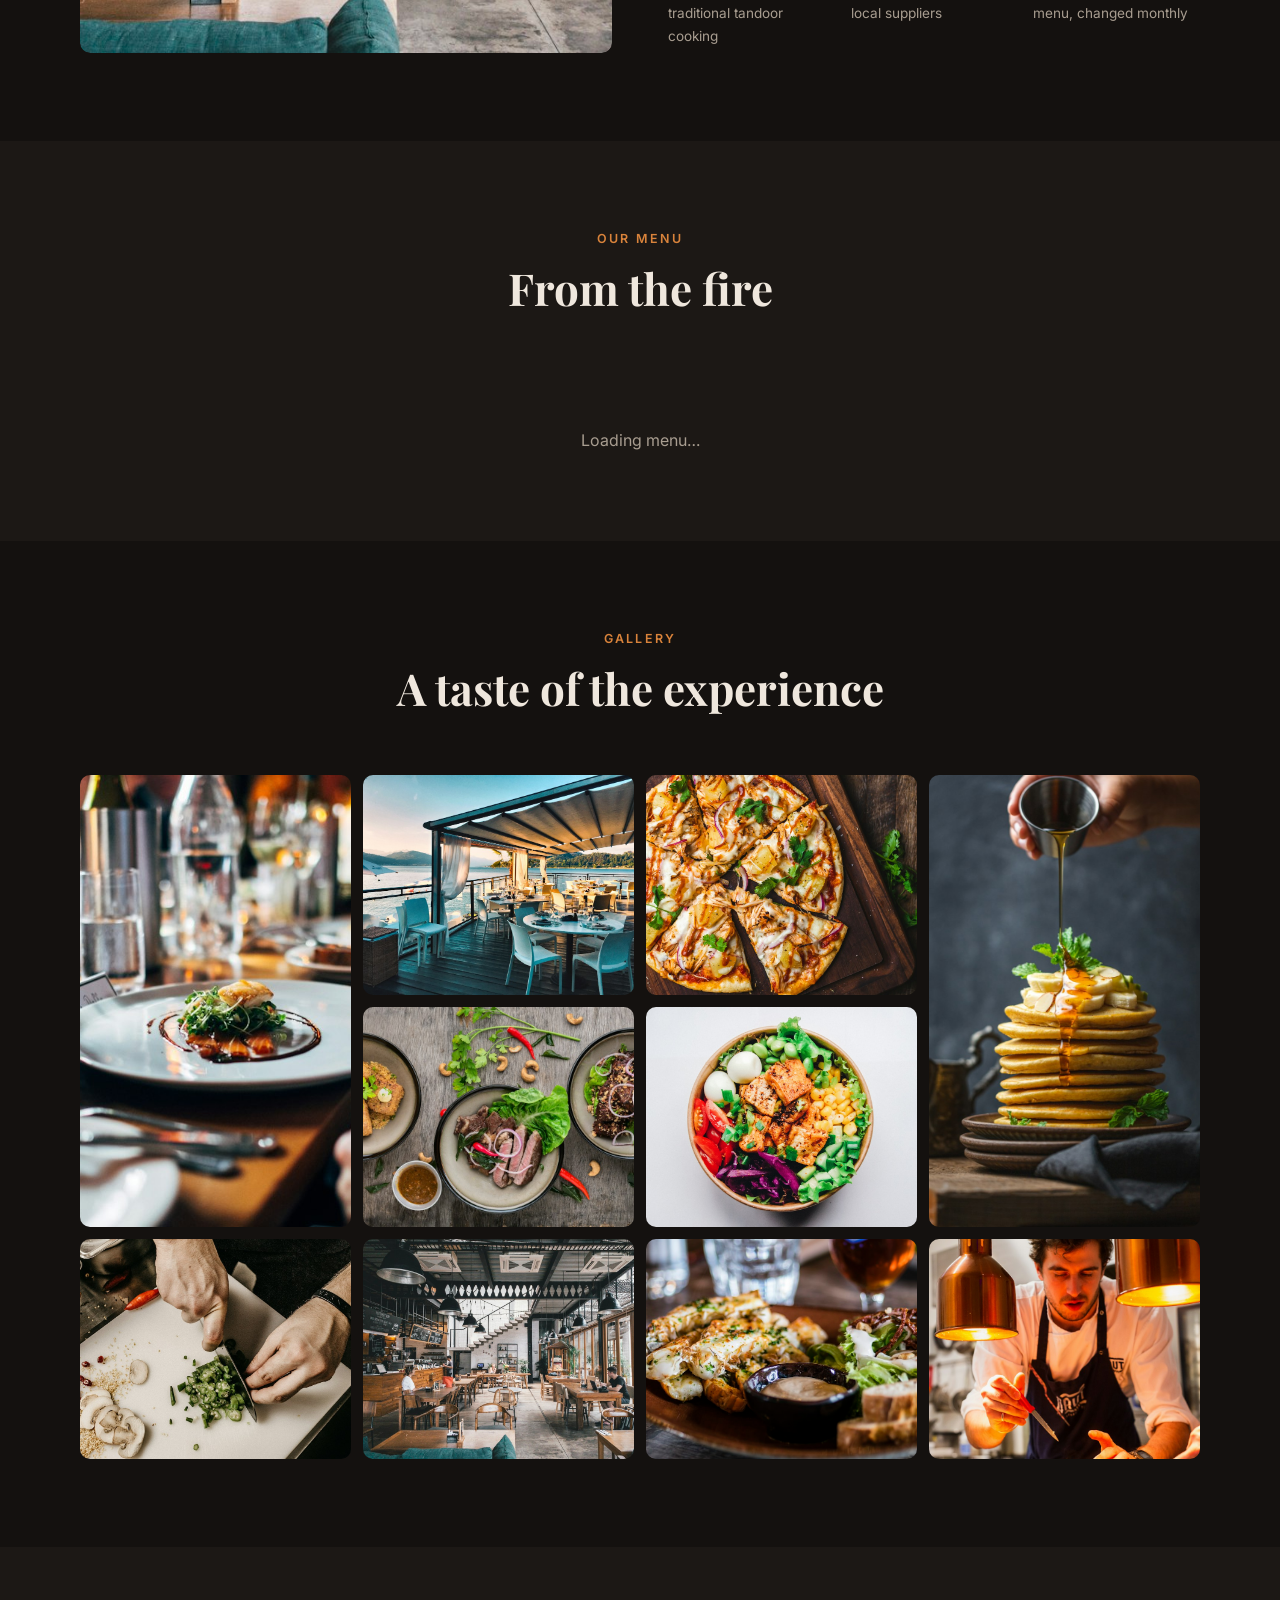
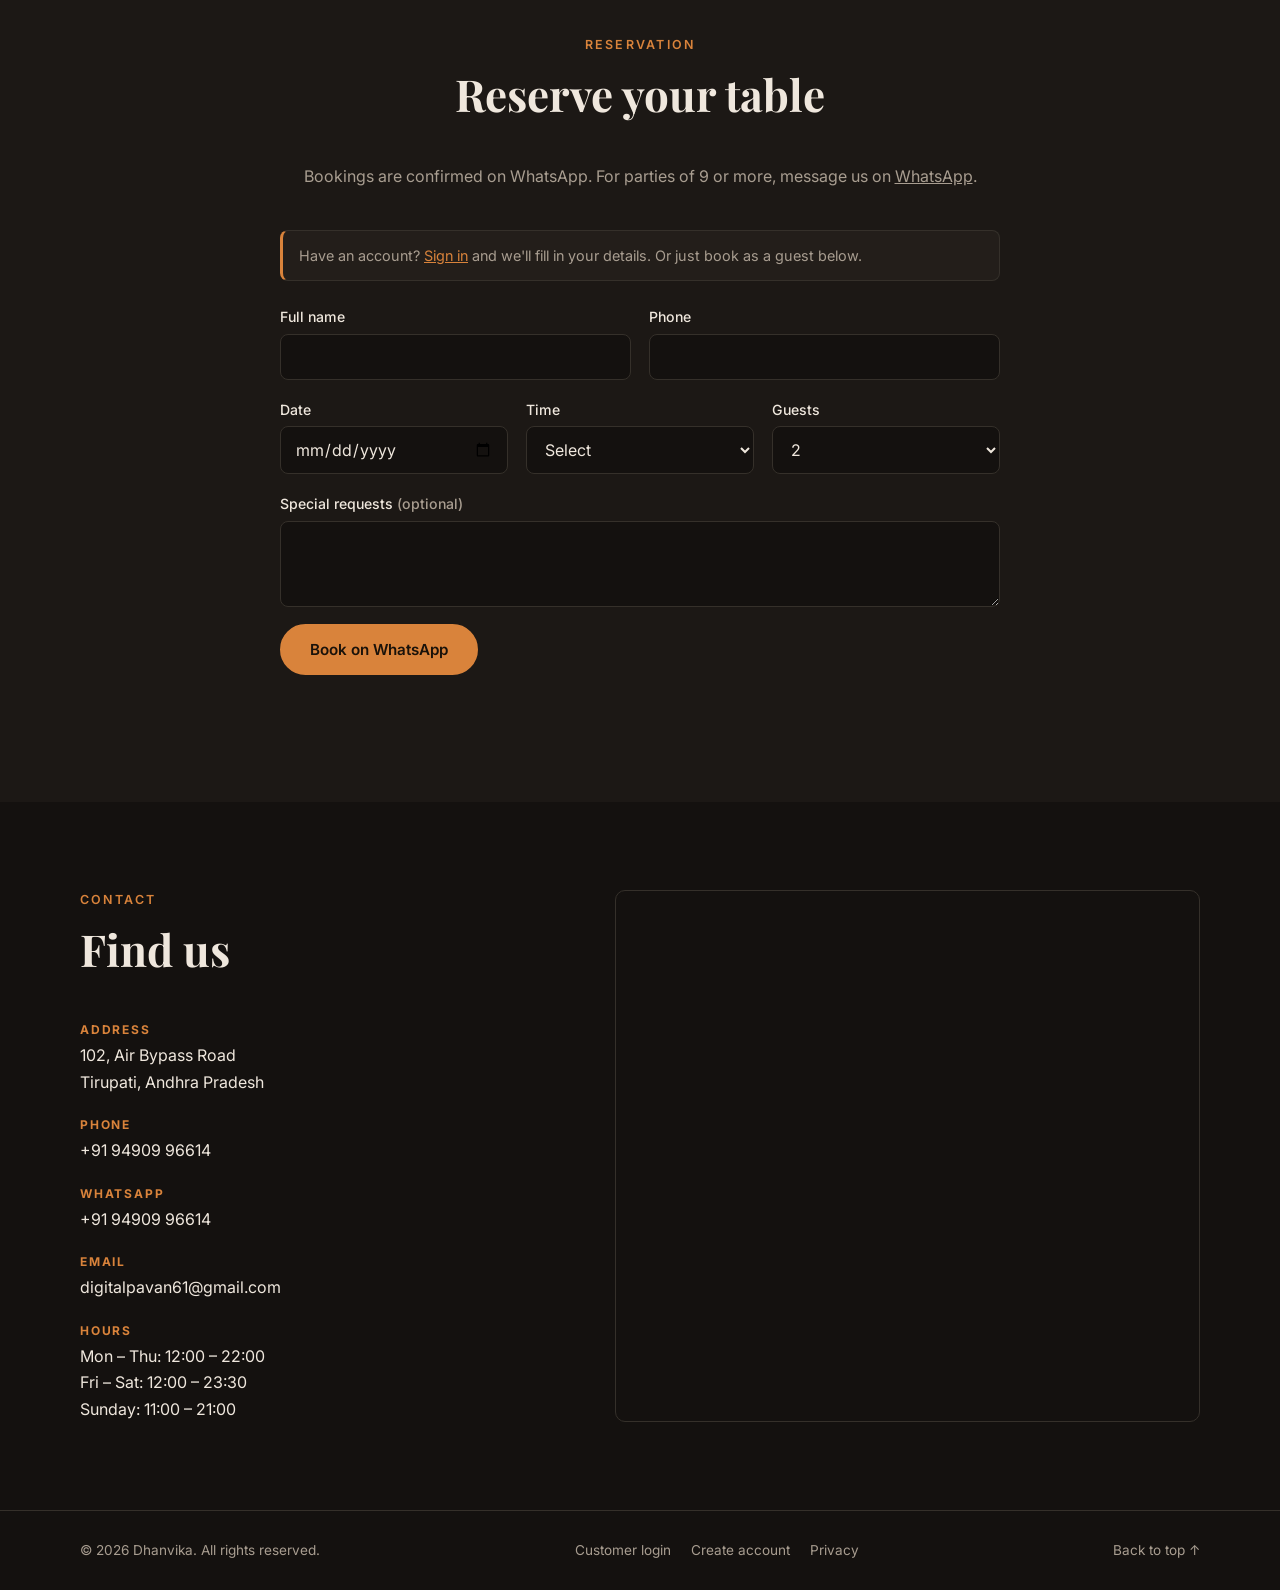
==== commit 36fe4fb7: "Remove Owner login link from the footer The admin page still works at /admin.html.  Co-Authored-By: " ====
--- a/index.html
+++ b/index.html
@@ -3,11 +3,55 @@
 <head>
   <meta charset="UTF-8">
   <meta name="viewport" content="width=device-width, initial-scale=1">
-  <title>Dhanvika | Where Every Flavour Tells a Story</title>
-  <meta name="description" content="Dhanvika: where every flavour tells a story. Seasonal, locally sourced, wood-fired dishes. View our menu and reserve a table.">
-  <meta property="og:title" content="Dhanvika | Where Every Flavour Tells a Story">
-  <meta property="og:description" content="Where every flavour tells a story. Reserve your table today.">
-  <meta property="og:image" content="images/hero.jpg">
+  <title>Dhanvika | Indian Restaurant in Tirupati, Veg &amp; Non-Veg</title>
+  <meta name="description" content="Dhanvika, Air Bypass Road, Tirupati: authentic Indian food cooked over open flame. Tandoori starters, biryanis and curries, veg and non-veg. See the menu and book a table on WhatsApp.">
+  <link rel="canonical" href="https://restaurant-supabase-website-kappa.vercel.app/">
+  <meta name="theme-color" content="#14110f">
+  <link rel="icon" href="images/favicon.svg" type="image/svg+xml">
+  <link rel="apple-touch-icon" href="images/apple-touch-icon.png">
+
+  <!-- Link previews on WhatsApp, Facebook, X etc. (image URLs must be absolute) -->
+  <meta property="og:type" content="restaurant">
+  <meta property="og:site_name" content="Dhanvika">
+  <meta property="og:url" content="https://restaurant-supabase-website-kappa.vercel.app/">
+  <meta property="og:title" content="Dhanvika | Indian Restaurant in Tirupati">
+  <meta property="og:description" content="Authentic Indian flavours, cooked over open flame. Veg and non-veg menu. Book your table on WhatsApp.">
+  <meta property="og:image" content="https://restaurant-supabase-website-kappa.vercel.app/images/og-image.jpg">
+  <meta property="og:image:width" content="1200">
+  <meta property="og:image:height" content="630">
+  <meta property="og:image:alt" content="Dhanvika: where every flavour tells a story">
+  <meta property="og:locale" content="en_IN">
+  <meta name="twitter:card" content="summary_large_image">
+
+  <!-- Restaurant details for Google Search and Maps -->
+  <script type="application/ld+json">
+  {
+    "@context": "https://schema.org",
+    "@type": "Restaurant",
+    "name": "Dhanvika",
+    "url": "https://restaurant-supabase-website-kappa.vercel.app/",
+    "image": "https://restaurant-supabase-website-kappa.vercel.app/images/og-image.jpg",
+    "logo": "https://restaurant-supabase-website-kappa.vercel.app/images/apple-touch-icon.png",
+    "description": "Authentic Indian kitchen in Tirupati. Tandoori starters, biryanis and curries, veg and non-veg, cooked over open flame.",
+    "telephone": "+91-9490996614",
+    "email": "digitalpavan61@gmail.com",
+    "address": {
+      "@type": "PostalAddress",
+      "streetAddress": "102, Air Bypass Road",
+      "addressLocality": "Tirupati",
+      "addressRegion": "Andhra Pradesh",
+      "addressCountry": "IN"
+    },
+    "servesCuisine": ["Indian", "Biryani", "Tandoori"],
+    "hasMenu": "https://restaurant-supabase-website-kappa.vercel.app/#menu-section",
+    "acceptsReservations": "True",
+    "openingHoursSpecification": [
+      { "@type": "OpeningHoursSpecification", "dayOfWeek": ["Monday", "Tuesday", "Wednesday", "Thursday"], "opens": "12:00", "closes": "22:00" },
+      { "@type": "OpeningHoursSpecification", "dayOfWeek": ["Friday", "Saturday"], "opens": "12:00", "closes": "23:30" },
+      { "@type": "OpeningHoursSpecification", "dayOfWeek": "Sunday", "opens": "11:00", "closes": "21:00" }
+    ]
+  }
+  </script>
   <link rel="preconnect" href="https://fonts.googleapis.com">
   <link rel="preconnect" href="https://fonts.gstatic.com" crossorigin>
   <link href="https://fonts.googleapis.com/css2?family=Inter:wght@400;500;600&family=Playfair+Display:ital,wght@0,500;0,700;1,500&display=swap" rel="stylesheet">
@@ -230,7 +274,6 @@
       <nav class="footer-links" aria-label="Account">
         <a href="login.html" id="footer-account">Customer login</a>
         <a href="login.html?mode=signup" id="footer-signup">Create account</a>
-        <a href="admin.html">Owner login</a>
         <a href="privacy.html">Privacy</a>
       </nav>
       <a href="#top">Back to top &uarr;</a>
